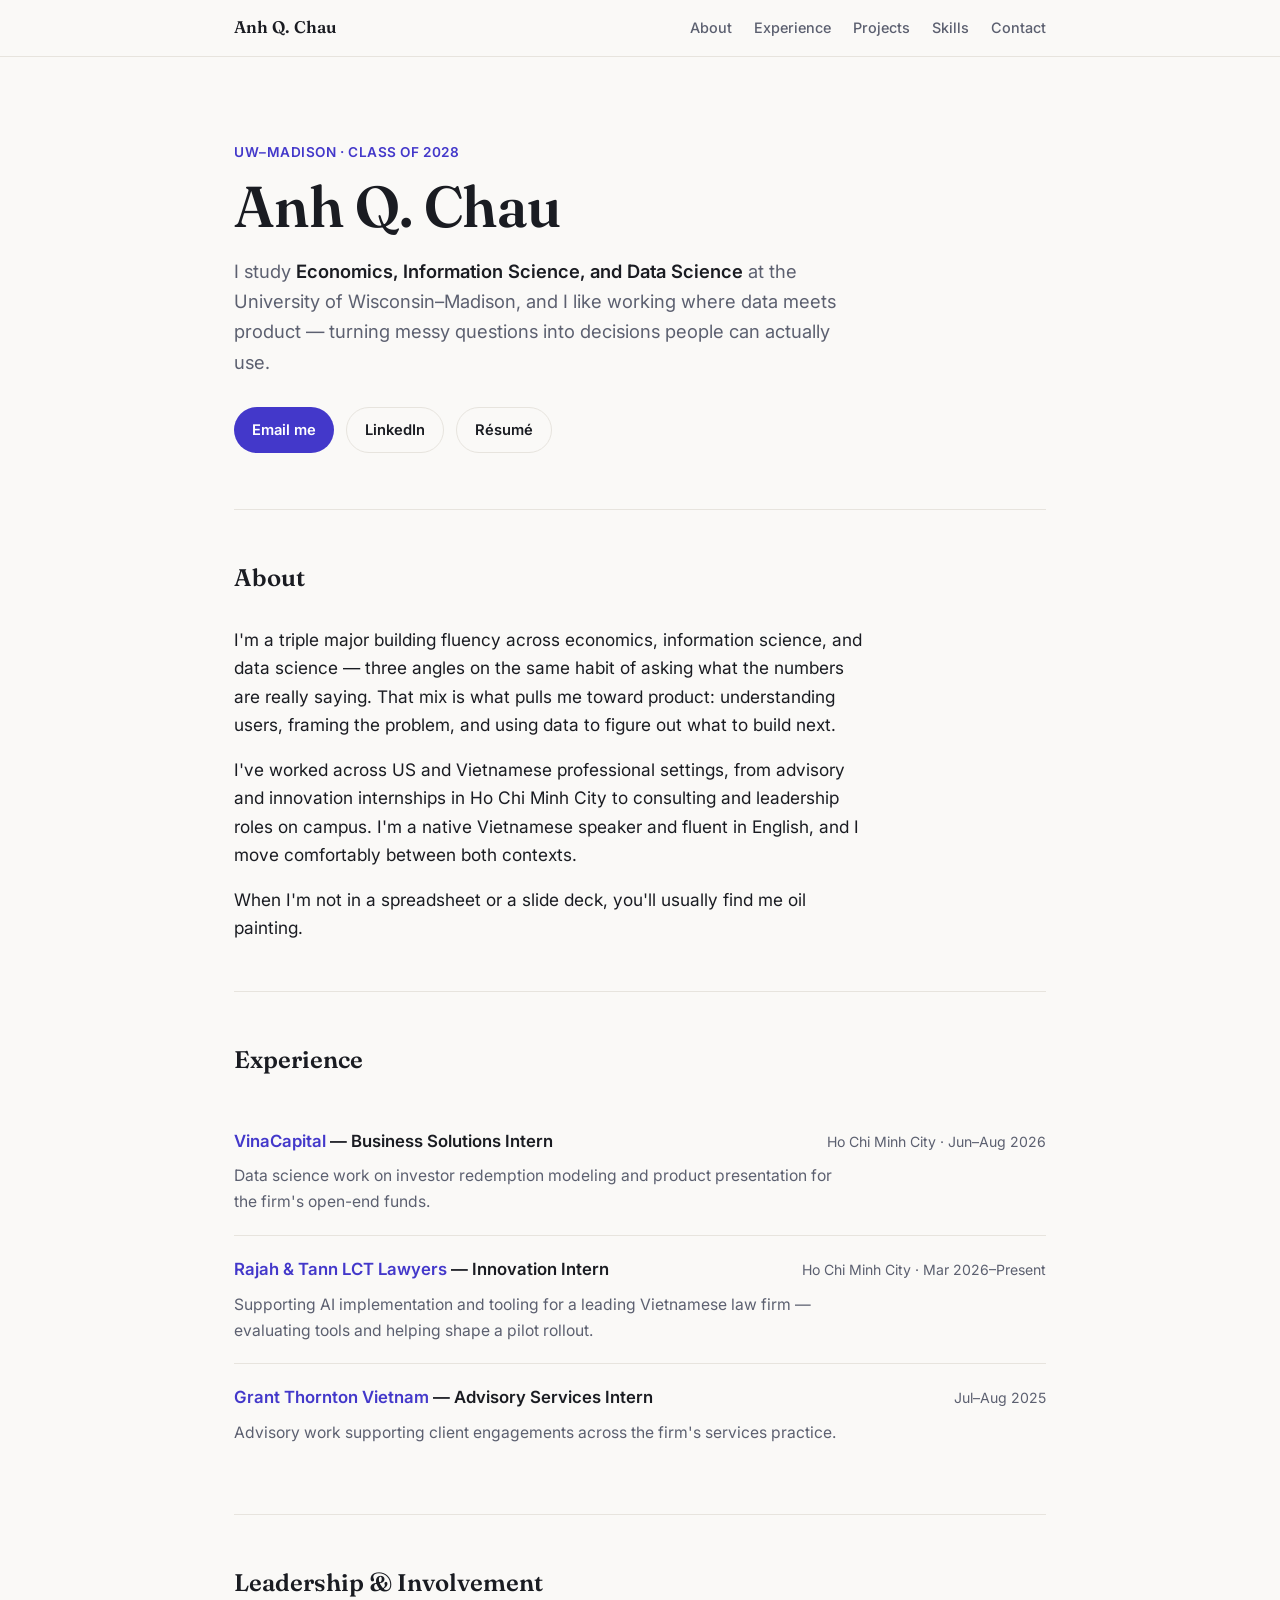
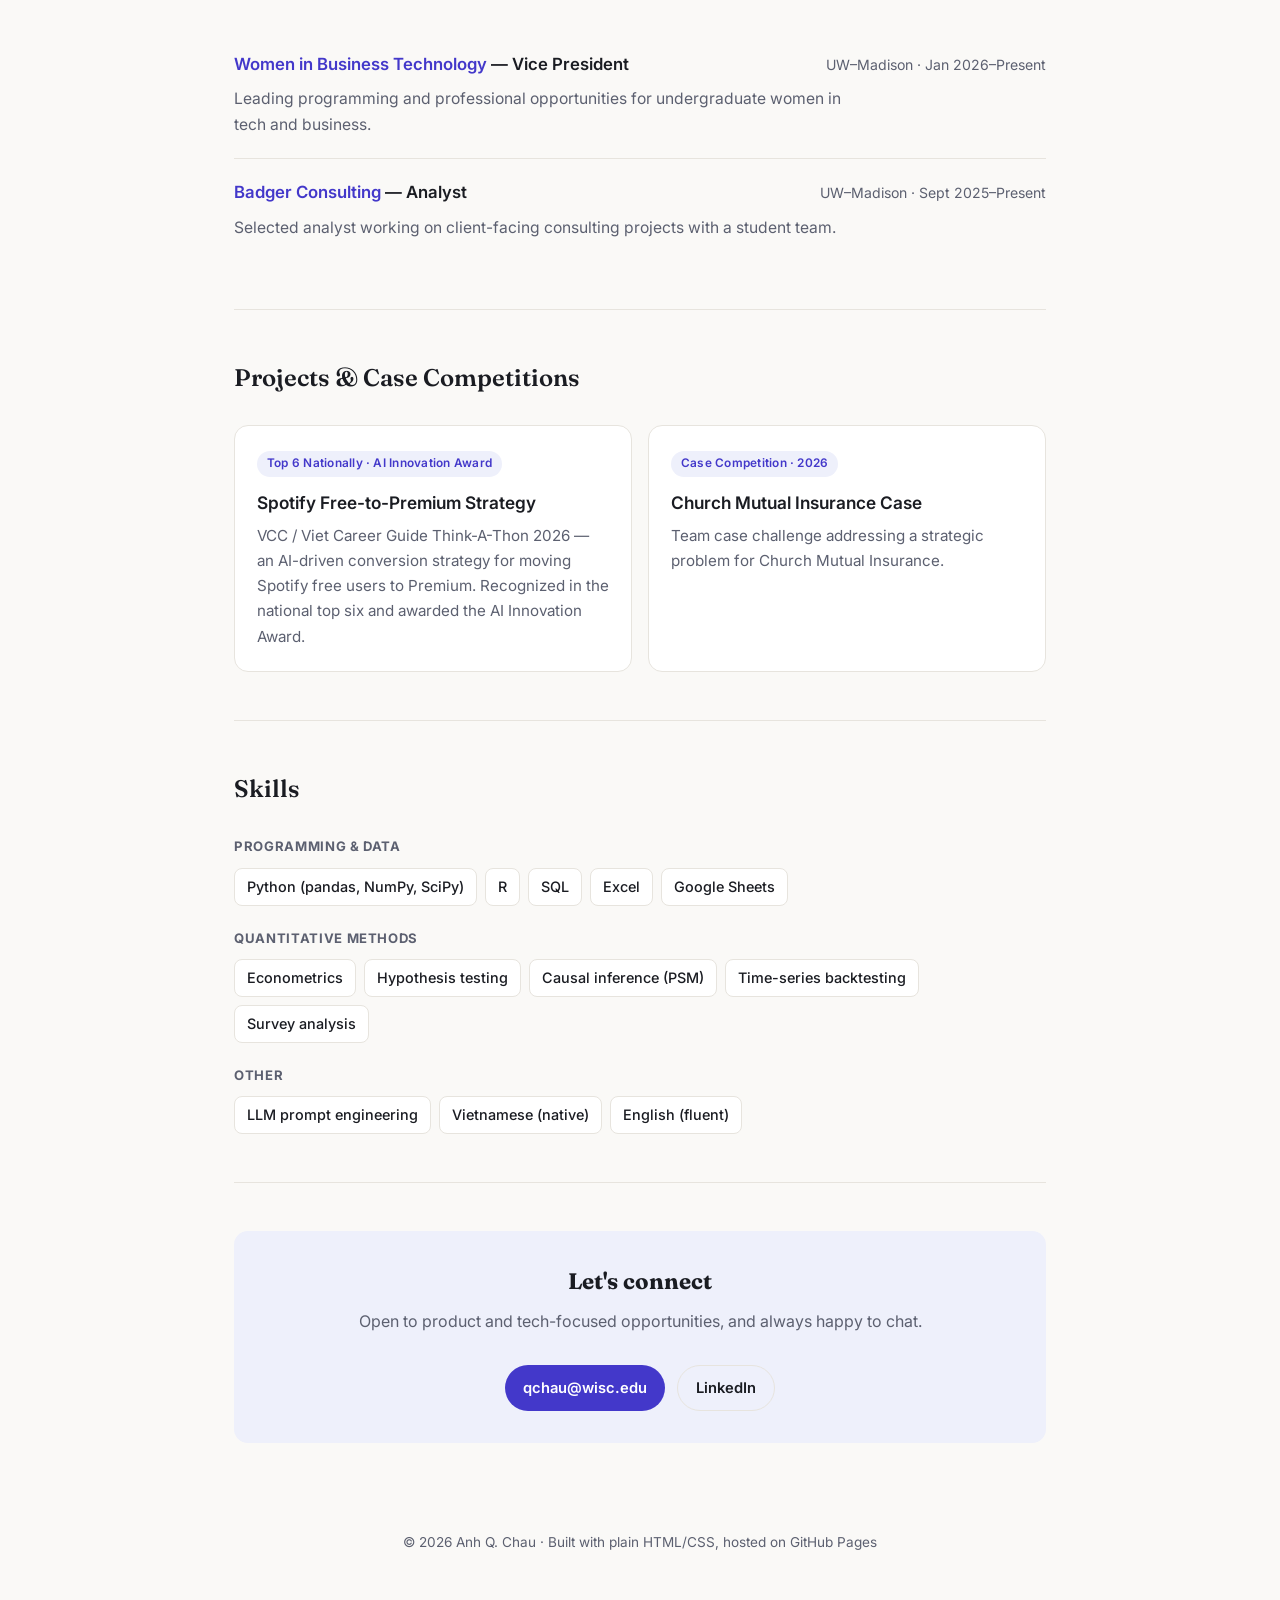
==== index.html @ cb2535a3 "Create index.html simple_html_1" ====
<!DOCTYPE html>
<html lang="en">
<head>
<meta charset="UTF-8">
<meta name="viewport" content="width=device-width, initial-scale=1.0">
<title>Anh Q. Chau</title>
<meta name="description" content="Anh Q. Chau — Economics, Information Science &amp; Data Science at UW–Madison. Portfolio, experience, and projects.">
<link rel="preconnect" href="https://fonts.googleapis.com">
<link rel="preconnect" href="https://fonts.gstatic.com" crossorigin>
<link href="https://fonts.googleapis.com/css2?family=Fraunces:opsz,wght@9..144,400;9..144,500;9..144,600&family=Inter:wght@400;500;600;700&display=swap" rel="stylesheet">
<style>
  :root {
    --bg: #faf9f7;
    --surface: #ffffff;
    --ink: #1a1c22;
    --muted: #5c6070;
    --line: #e7e4de;
    --accent: #4338ca;
    --accent-soft: #eef0fb;
    --radius: 14px;
    --maxw: 860px;
  }
  @media (prefers-color-scheme: dark) {
    :root {
      --bg: #16171b;
      --surface: #1e2026;
      --ink: #f2f1ee;
      --muted: #a2a6b3;
      --line: #2c2f37;
      --accent: #a5b4fc;
      --accent-soft: #23243a;
    }
  }
  * { box-sizing: border-box; margin: 0; padding: 0; }
  html { scroll-behavior: smooth; }
  body {
    font-family: 'Inter', -apple-system, BlinkMacSystemFont, 'Segoe UI', sans-serif;
    background: var(--bg);
    color: var(--ink);
    line-height: 1.65;
    -webkit-font-smoothing: antialiased;
  }
  .wrap { max-width: var(--maxw); margin: 0 auto; padding: 0 24px; }

  /* Nav */
  nav {
    position: sticky; top: 0; z-index: 50;
    background: color-mix(in srgb, var(--bg) 88%, transparent);
    backdrop-filter: saturate(180%) blur(10px);
    border-bottom: 1px solid var(--line);
  }
  .nav-inner {
    max-width: var(--maxw); margin: 0 auto; padding: 14px 24px;
    display: flex; align-items: center; justify-content: space-between;
  }
  .brand { font-family: 'Fraunces', serif; font-weight: 600; font-size: 1.05rem; text-decoration: none; color: var(--ink); }
  .nav-links { display: flex; gap: 22px; }
  .nav-links a { text-decoration: none; color: var(--muted); font-size: 0.9rem; font-weight: 500; transition: color .15s; }
  .nav-links a:hover { color: var(--accent); }
  @media (max-width: 640px) { .nav-links { display: none; } }

  /* Hero */
  header.hero { padding: 84px 0 56px; }
  .eyebrow { color: var(--accent); font-weight: 600; font-size: 0.85rem; letter-spacing: .04em; text-transform: uppercase; margin-bottom: 14px; }
  h1 { font-family: 'Fraunces', serif; font-weight: 600; font-size: clamp(2.4rem, 6vw, 3.6rem); line-height: 1.05; letter-spacing: -0.01em; margin-bottom: 18px; }
  .lede { font-size: 1.15rem; color: var(--muted); max-width: 620px; }
  .lede strong { color: var(--ink); font-weight: 600; }
  .cta { display: flex; flex-wrap: wrap; gap: 12px; margin-top: 30px; }
  .btn {
    display: inline-flex; align-items: center; gap: 7px;
    padding: 10px 18px; border-radius: 999px; font-size: 0.92rem; font-weight: 600;
    text-decoration: none; transition: transform .12s, background .15s, border-color .15s;
  }
  .btn:hover { transform: translateY(-1px); }
  .btn-primary { background: var(--accent); color: #fff; }
  @media (prefers-color-scheme: dark) { .btn-primary { color: #16171b; } }
  .btn-ghost { background: transparent; color: var(--ink); border: 1px solid var(--line); }
  .btn-ghost:hover { border-color: var(--accent); color: var(--accent); }

  /* Sections */
  section { padding: 48px 0; border-top: 1px solid var(--line); }
  .section-label { font-family: 'Fraunces', serif; font-size: 1.5rem; font-weight: 600; margin-bottom: 28px; }
  .about p { font-size: 1.08rem; color: var(--ink); margin-bottom: 16px; max-width: 640px; }
  .about p:last-child { margin-bottom: 0; }

  /* Timeline / roles */
  .role { display: grid; grid-template-columns: 1fr; gap: 4px; padding: 20px 0; border-bottom: 1px solid var(--line); }
  .role:last-child { border-bottom: none; }
  .role-top { display: flex; flex-wrap: wrap; align-items: baseline; justify-content: space-between; gap: 6px; }
  .role-title { font-weight: 600; font-size: 1.05rem; }
  .role-org { color: var(--accent); font-weight: 600; }
  .role-meta { color: var(--muted); font-size: 0.88rem; white-space: nowrap; }
  .role-desc { color: var(--muted); font-size: 0.98rem; margin-top: 4px; max-width: 620px; }

  /* Project cards */
  .cards { display: grid; grid-template-columns: repeat(auto-fit, minmax(260px, 1fr)); gap: 16px; }
  .card {
    background: var(--surface); border: 1px solid var(--line); border-radius: var(--radius);
    padding: 22px; transition: transform .14s, box-shadow .14s, border-color .14s;
  }
  .card:hover { transform: translateY(-3px); box-shadow: 0 10px 30px -12px rgba(0,0,0,.18); border-color: var(--accent); }
  .card h3 { font-size: 1.08rem; font-weight: 600; margin-bottom: 6px; }
  .card .tag { display: inline-block; background: var(--accent-soft); color: var(--accent); font-size: 0.74rem; font-weight: 600; padding: 3px 10px; border-radius: 999px; margin-bottom: 12px; letter-spacing: .02em; }
  .card p { color: var(--muted); font-size: 0.95rem; }

  /* Skills */
  .skill-group { margin-bottom: 22px; }
  .skill-group:last-child { margin-bottom: 0; }
  .skill-group h4 { font-size: 0.82rem; text-transform: uppercase; letter-spacing: .05em; color: var(--muted); margin-bottom: 10px; }
  .chips { display: flex; flex-wrap: wrap; gap: 8px; }
  .chip { background: var(--surface); border: 1px solid var(--line); border-radius: 8px; padding: 6px 12px; font-size: 0.9rem; font-weight: 500; }

  /* Contact */
  .contact-box { background: var(--accent-soft); border-radius: var(--radius); padding: 32px; text-align: center; }
  .contact-box h3 { font-family: 'Fraunces', serif; font-size: 1.4rem; margin-bottom: 8px; }
  .contact-box p { color: var(--muted); margin-bottom: 20px; }

  footer { padding: 40px 0 60px; text-align: center; color: var(--muted); font-size: 0.85rem; }
  footer a { color: var(--muted); }
</style>
</head>
<body>

<nav>
  <div class="nav-inner">
    <a href="#top" class="brand">Anh Q. Chau</a>
    <div class="nav-links">
      <a href="#about">About</a>
      <a href="#experience">Experience</a>
      <a href="#projects">Projects</a>
      <a href="#skills">Skills</a>
      <a href="#contact">Contact</a>
    </div>
  </div>
</nav>

<div class="wrap" id="top">

  <header class="hero">
    <div class="eyebrow">UW–Madison · Class of 2028</div>
    <h1>Anh Q. Chau</h1>
    <p class="lede">I study <strong>Economics, Information Science, and Data Science</strong> at the University of Wisconsin–Madison, and I like working where data meets product — turning messy questions into decisions people can actually use.</p>
    <div class="cta">
      <a href="mailto:qchau@wisc.edu" class="btn btn-primary">Email me</a>
      <a href="https://linkedin.com/in/anhqchau" class="btn btn-ghost" target="_blank" rel="noopener">LinkedIn</a>
      <!-- Upload your resume PDF to the repo as resume.pdf, then this button will work -->
      <a href="resume.pdf" class="btn btn-ghost" target="_blank" rel="noopener">Résumé</a>
    </div>
  </header>

  <section id="about" class="about">
    <div class="section-label">About</div>
    <p>I'm a triple major building fluency across economics, information science, and data science — three angles on the same habit of asking what the numbers are really saying. That mix is what pulls me toward product: understanding users, framing the problem, and using data to figure out what to build next.</p>
    <p>I've worked across US and Vietnamese professional settings, from advisory and innovation internships in Ho Chi Minh City to consulting and leadership roles on campus. I'm a native Vietnamese speaker and fluent in English, and I move comfortably between both contexts.</p>
    <p>When I'm not in a spreadsheet or a slide deck, you'll usually find me oil painting.</p>
  </section>

  <section id="experience">
    <div class="section-label">Experience</div>

    <div class="role">
      <div class="role-top">
        <span class="role-title"><span class="role-org">VinaCapital</span> — Business Solutions Intern</span>
        <span class="role-meta">Ho Chi Minh City · Jun–Aug 2026</span>
      </div>
      <!-- Edit this line to describe what you built / delivered -->
      <p class="role-desc">Data science work on investor redemption modeling and product presentation for the firm's open-end funds.</p>
    </div>

    <div class="role">
      <div class="role-top">
        <span class="role-title"><span class="role-org">Rajah &amp; Tann LCT Lawyers</span> — Innovation Intern</span>
        <span class="role-meta">Ho Chi Minh City · Mar 2026–Present</span>
      </div>
      <p class="role-desc">Supporting AI implementation and tooling for a leading Vietnamese law firm — evaluating tools and helping shape a pilot rollout.</p>
    </div>

    <div class="role">
      <div class="role-top">
        <span class="role-title"><span class="role-org">Grant Thornton Vietnam</span> — Advisory Services Intern</span>
        <span class="role-meta">Jul–Aug 2025</span>
      </div>
      <p class="role-desc">Advisory work supporting client engagements across the firm's services practice.</p>
    </div>
  </section>

  <section id="leadership">
    <div class="section-label">Leadership &amp; Involvement</div>

    <div class="role">
      <div class="role-top">
        <span class="role-title"><span class="role-org">Women in Business Technology</span> — Vice President</span>
        <span class="role-meta">UW–Madison · Jan 2026–Present</span>
      </div>
      <p class="role-desc">Leading programming and professional opportunities for undergraduate women in tech and business.</p>
    </div>

    <div class="role">
      <div class="role-top">
        <span class="role-title"><span class="role-org">Badger Consulting</span> — Analyst</span>
        <span class="role-meta">UW–Madison · Sept 2025–Present</span>
      </div>
      <p class="role-desc">Selected analyst working on client-facing consulting projects with a student team.</p>
    </div>
  </section>

  <section id="projects">
    <div class="section-label">Projects &amp; Case Competitions</div>
    <div class="cards">
      <div class="card">
        <span class="tag">Top 6 Nationally · AI Innovation Award</span>
        <h3>Spotify Free-to-Premium Strategy</h3>
        <p>VCC / Viet Career Guide Think-A-Thon 2026 — an AI-driven conversion strategy for moving Spotify free users to Premium. Recognized in the national top six and awarded the AI Innovation Award.</p>
      </div>
      <div class="card">
        <span class="tag">Case Competition · 2026</span>
        <h3>Church Mutual Insurance Case</h3>
        <p>Team case challenge addressing a strategic problem for Church Mutual Insurance.</p>
        <!-- Add a sentence on your recommendation or result if you'd like -->
      </div>
      <!-- Copy a card block above to add more projects (a data analysis, a class project, etc.) -->
    </div>
  </section>

  <section id="skills">
    <div class="section-label">Skills</div>

    <div class="skill-group">
      <h4>Programming &amp; Data</h4>
      <div class="chips">
        <span class="chip">Python (pandas, NumPy, SciPy)</span>
        <span class="chip">R</span>
        <span class="chip">SQL</span>
        <span class="chip">Excel</span>
        <span class="chip">Google Sheets</span>
      </div>
    </div>

    <div class="skill-group">
      <h4>Quantitative Methods</h4>
      <div class="chips">
        <span class="chip">Econometrics</span>
        <span class="chip">Hypothesis testing</span>
        <span class="chip">Causal inference (PSM)</span>
        <span class="chip">Time-series backtesting</span>
        <span class="chip">Survey analysis</span>
      </div>
    </div>

    <div class="skill-group">
      <h4>Other</h4>
      <div class="chips">
        <span class="chip">LLM prompt engineering</span>
        <span class="chip">Vietnamese (native)</span>
        <span class="chip">English (fluent)</span>
      </div>
    </div>
  </section>

  <section id="contact">
    <div class="contact-box">
      <h3>Let's connect</h3>
      <p>Open to product and tech-focused opportunities, and always happy to chat.</p>
      <div class="cta" style="justify-content:center;">
        <a href="mailto:qchau@wisc.edu" class="btn btn-primary">qchau@wisc.edu</a>
        <a href="https://linkedin.com/in/anhqchau" class="btn btn-ghost" target="_blank" rel="noopener">LinkedIn</a>
      </div>
    </div>
  </section>

  <footer>
    © <span id="year"></span> Anh Q. Chau · Built with plain HTML/CSS, hosted on GitHub Pages
  </footer>

</div>

<script>document.getElementById('year').textContent = new Date().getFullYear();</script>
</body>
</html>
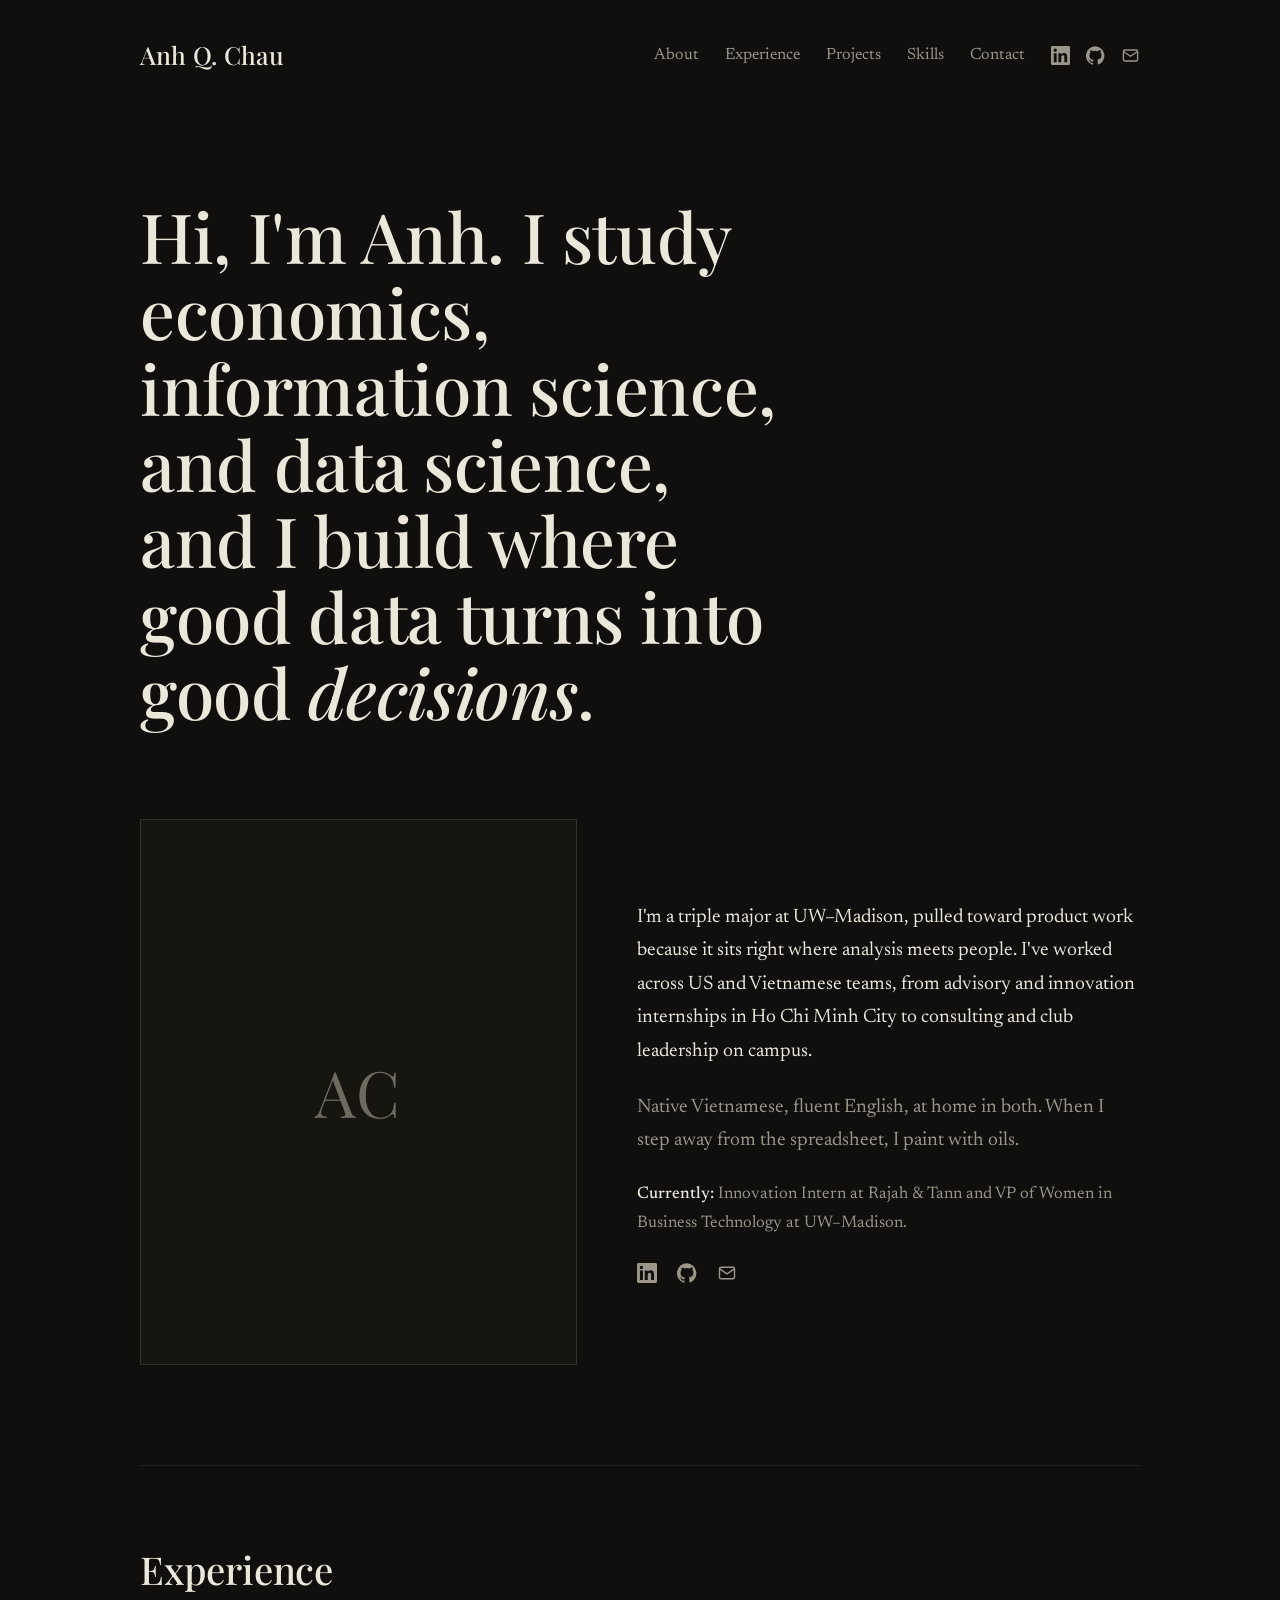
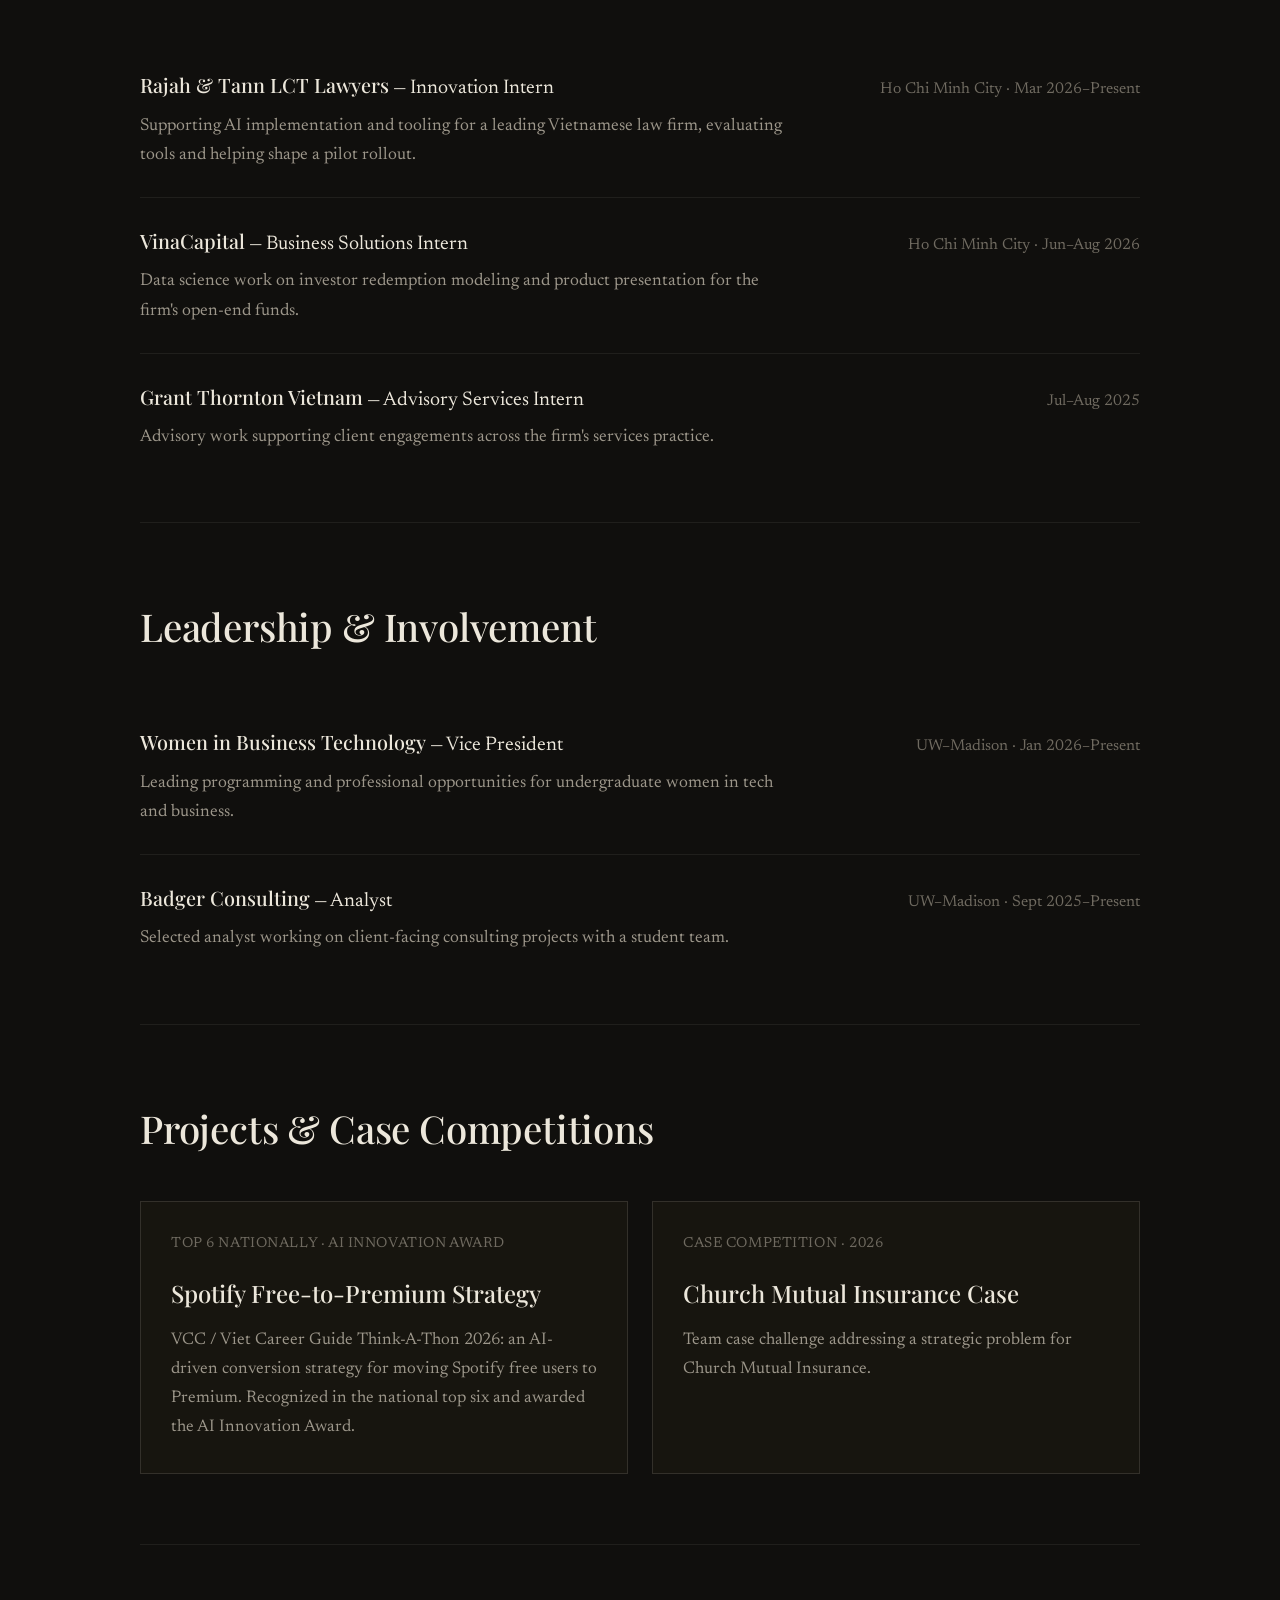
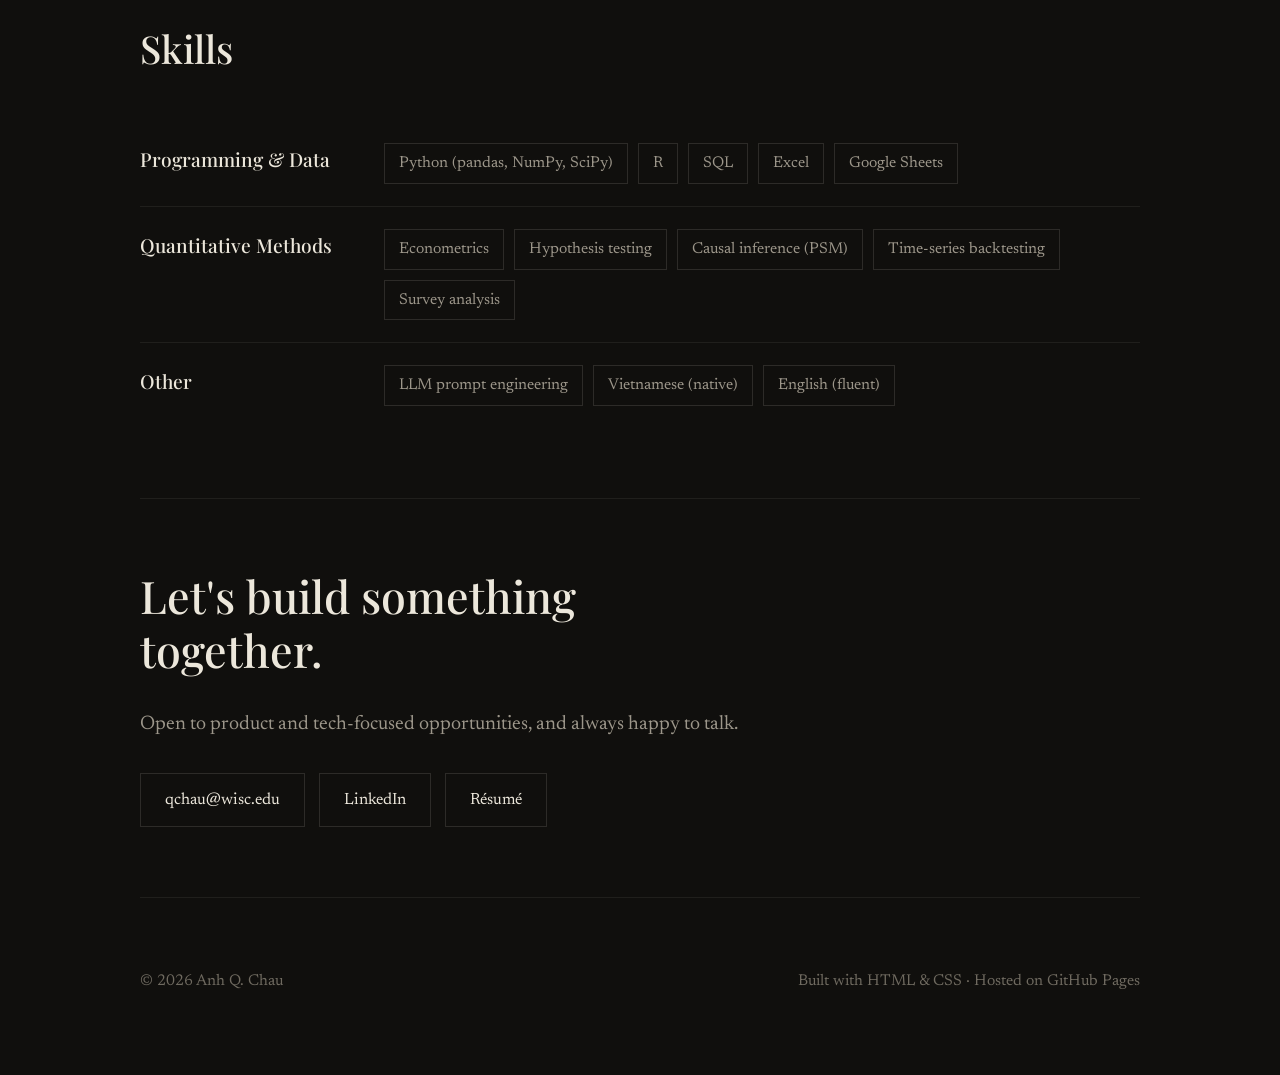
==== commit 975000ca: "Update index.html" ====
--- a/index.html
+++ b/index.html
@@ -7,156 +7,203 @@
 <meta name="description" content="Anh Q. Chau — Economics, Information Science &amp; Data Science at UW–Madison. Portfolio, experience, and projects.">
 <link rel="preconnect" href="https://fonts.googleapis.com">
 <link rel="preconnect" href="https://fonts.gstatic.com" crossorigin>
-<link href="https://fonts.googleapis.com/css2?family=Fraunces:opsz,wght@9..144,400;9..144,500;9..144,600&family=Inter:wght@400;500;600;700&display=swap" rel="stylesheet">
+<link href="https://fonts.googleapis.com/css2?family=Playfair+Display:ital,wght@0,400;0,500;0,600;1,400;1,500&family=Newsreader:ital,opsz,wght@0,6..72,400;0,6..72,500;1,6..72,400&display=swap" rel="stylesheet">
 <style>
   :root {
-    --bg: #faf9f7;
-    --surface: #ffffff;
-    --ink: #1a1c22;
-    --muted: #5c6070;
-    --line: #e7e4de;
-    --accent: #4338ca;
-    --accent-soft: #eef0fb;
-    --radius: 14px;
-    --maxw: 860px;
-  }
-  @media (prefers-color-scheme: dark) {
-    :root {
-      --bg: #16171b;
-      --surface: #1e2026;
-      --ink: #f2f1ee;
-      --muted: #a2a6b3;
-      --line: #2c2f37;
-      --accent: #a5b4fc;
-      --accent-soft: #23243a;
-    }
+    --bg:        #100f0d;
+    --bg-soft:   #17150f;
+    --text:      #ece7db;
+    --muted:     #9c968a;
+    --faint:     #6f6a60;
+    --line:      rgba(236, 231, 219, 0.13);
+    --line-soft: rgba(236, 231, 219, 0.07);
+    --maxw:      1080px;
   }
   * { box-sizing: border-box; margin: 0; padding: 0; }
   html { scroll-behavior: smooth; }
   body {
-    font-family: 'Inter', -apple-system, BlinkMacSystemFont, 'Segoe UI', sans-serif;
     background: var(--bg);
-    color: var(--ink);
-    line-height: 1.65;
+    color: var(--text);
+    font-family: 'Newsreader', Georgia, serif;
+    font-size: 1.16rem;
+    line-height: 1.72;
+    font-weight: 400;
     -webkit-font-smoothing: antialiased;
-  }
-  .wrap { max-width: var(--maxw); margin: 0 auto; padding: 0 24px; }
-
-  /* Nav */
-  nav {
-    position: sticky; top: 0; z-index: 50;
-    background: color-mix(in srgb, var(--bg) 88%, transparent);
-    backdrop-filter: saturate(180%) blur(10px);
-    border-bottom: 1px solid var(--line);
-  }
-  .nav-inner {
-    max-width: var(--maxw); margin: 0 auto; padding: 14px 24px;
-    display: flex; align-items: center; justify-content: space-between;
-  }
-  .brand { font-family: 'Fraunces', serif; font-weight: 600; font-size: 1.05rem; text-decoration: none; color: var(--ink); }
-  .nav-links { display: flex; gap: 22px; }
-  .nav-links a { text-decoration: none; color: var(--muted); font-size: 0.9rem; font-weight: 500; transition: color .15s; }
-  .nav-links a:hover { color: var(--accent); }
-  @media (max-width: 640px) { .nav-links { display: none; } }
-
-  /* Hero */
-  header.hero { padding: 84px 0 56px; }
-  .eyebrow { color: var(--accent); font-weight: 600; font-size: 0.85rem; letter-spacing: .04em; text-transform: uppercase; margin-bottom: 14px; }
-  h1 { font-family: 'Fraunces', serif; font-weight: 600; font-size: clamp(2.4rem, 6vw, 3.6rem); line-height: 1.05; letter-spacing: -0.01em; margin-bottom: 18px; }
-  .lede { font-size: 1.15rem; color: var(--muted); max-width: 620px; }
-  .lede strong { color: var(--ink); font-weight: 600; }
-  .cta { display: flex; flex-wrap: wrap; gap: 12px; margin-top: 30px; }
+    text-rendering: optimizeLegibility;
+  }
+  .wrap { max-width: var(--maxw); margin: 0 auto; padding: 0 40px; }
+  @media (max-width: 620px) { .wrap { padding: 0 24px; } }
+
+  a { color: inherit; }
+  .serif { font-family: 'Playfair Display', Georgia, serif; }
+
+  /* ---------- Nav ---------- */
+  nav { padding: 34px 0 0; }
+  .nav-inner { display: flex; align-items: center; justify-content: space-between; gap: 24px; flex-wrap: wrap; }
+  .brand {
+    font-family: 'Playfair Display', serif; font-weight: 500;
+    font-size: 1.55rem; letter-spacing: 0.01em; text-decoration: none; color: var(--text);
+  }
+  .nav-right { display: flex; align-items: center; gap: 26px; flex-wrap: wrap; }
+  .nav-links { display: flex; gap: 26px; }
+  .nav-links a { text-decoration: none; color: var(--muted); font-size: 1.02rem; transition: color .2s; }
+  .nav-links a:hover { color: var(--text); }
+  .nav-social { display: flex; gap: 16px; align-items: center; }
+  .nav-social a { color: var(--muted); display: inline-flex; transition: color .2s; }
+  .nav-social a:hover { color: var(--text); }
+  .nav-social svg { width: 19px; height: 19px; }
+  @media (max-width: 760px) { .nav-links { display: none; } }
+
+  /* ---------- Hero ---------- */
+  .hero { padding: 120px 0 90px; }
+  .hero h1 {
+    font-family: 'Playfair Display', serif; font-weight: 500;
+    font-size: clamp(2.5rem, 5.4vw, 4.4rem);
+    line-height: 1.1; letter-spacing: -0.005em; max-width: 15ch;
+  }
+  .hero h1 em { font-style: italic; }
+  @media (max-width: 620px) { .hero { padding: 80px 0 60px; } }
+
+  /* ---------- Intro row (photo + bio) ---------- */
+  .intro {
+    display: grid; grid-template-columns: minmax(0, 1fr) minmax(0, 1.15fr);
+    gap: 60px; align-items: center; padding: 40px 0 100px;
+  }
+  @media (max-width: 820px) { .intro { grid-template-columns: 1fr; gap: 40px; } }
+
+  .portrait {
+    position: relative; width: 100%; aspect-ratio: 4 / 5; overflow: hidden;
+    background: var(--bg-soft); border: 1px solid var(--line);
+    display: flex; align-items: center; justify-content: center;
+  }
+  .portrait img { width: 100%; height: 100%; object-fit: cover; display: block; filter: grayscale(12%) contrast(1.02); }
+  .portrait-fallback { display: none; font-family: 'Playfair Display', serif; font-size: 4rem; color: var(--faint); letter-spacing: .04em; }
+  .portrait--empty .portrait-fallback { display: block; }
+
+  .bio p { color: var(--text); margin-bottom: 22px; font-size: 1.22rem; }
+  .bio p.muted { color: var(--muted); }
+  .bio .now { color: var(--muted); font-size: 1.05rem; margin-bottom: 26px; }
+  .bio .now strong { color: var(--text); font-weight: 500; }
+  .bio-social { display: flex; gap: 20px; align-items: center; }
+  .bio-social a { color: var(--muted); display: inline-flex; transition: color .2s; }
+  .bio-social a:hover { color: var(--text); }
+  .bio-social svg { width: 20px; height: 20px; }
+
+  /* ---------- Sections ---------- */
+  section { padding: 70px 0; border-top: 1px solid var(--line-soft); }
+  .sec-head {
+    font-family: 'Playfair Display', serif; font-weight: 500;
+    font-size: clamp(1.8rem, 3vw, 2.4rem); margin-bottom: 40px; letter-spacing: -0.005em;
+  }
+  .lead { font-size: 1.24rem; max-width: 62ch; margin-bottom: 20px; }
+  .lead:last-child { margin-bottom: 0; }
+  .lead.muted { color: var(--muted); }
+
+  /* ---------- Roles ---------- */
+  .role { padding: 26px 0; border-bottom: 1px solid var(--line-soft); }
+  .role:last-child { border-bottom: none; padding-bottom: 0; }
+  .role-top { display: flex; flex-wrap: wrap; align-items: baseline; justify-content: space-between; gap: 8px; }
+  .role-title { font-size: 1.24rem; }
+  .role-org { font-family: 'Playfair Display', serif; font-weight: 500; }
+  .role-meta { color: var(--faint); font-size: 0.98rem; white-space: nowrap; }
+  .role-desc { color: var(--muted); margin-top: 6px; max-width: 66ch; font-size: 1.08rem; }
+
+  /* ---------- Projects ---------- */
+  .cards { display: grid; grid-template-columns: repeat(auto-fit, minmax(280px, 1fr)); gap: 24px; }
+  .card {
+    border: 1px solid var(--line); padding: 30px; background: var(--bg-soft);
+    transition: border-color .25s, transform .25s;
+  }
+  .card:hover { border-color: var(--muted); transform: translateY(-3px); }
+  .card .tag { display: block; color: var(--faint); font-size: 0.9rem; letter-spacing: .04em; text-transform: uppercase; margin-bottom: 16px; }
+  .card h3 { font-family: 'Playfair Display', serif; font-weight: 500; font-size: 1.5rem; margin-bottom: 12px; }
+  .card p { color: var(--muted); font-size: 1.06rem; }
+
+  /* ---------- Skills ---------- */
+  .skill-group { padding: 22px 0; border-bottom: 1px solid var(--line-soft); display: grid; grid-template-columns: 220px 1fr; gap: 24px; }
+  .skill-group:last-child { border-bottom: none; }
+  .skill-group h4 { font-family: 'Playfair Display', serif; font-weight: 500; font-size: 1.2rem; color: var(--text); }
+  .chips { display: flex; flex-wrap: wrap; gap: 10px; }
+  .chip { border: 1px solid var(--line); padding: 6px 14px; font-size: 0.98rem; color: var(--muted); }
+  @media (max-width: 620px) { .skill-group { grid-template-columns: 1fr; gap: 12px; } }
+
+  /* ---------- Contact ---------- */
+  .contact-lead { font-family: 'Playfair Display', serif; font-weight: 500; font-size: clamp(1.9rem, 4vw, 2.8rem); line-height: 1.2; max-width: 18ch; margin-bottom: 30px; }
+  .btn-row { display: flex; flex-wrap: wrap; gap: 14px; }
   .btn {
-    display: inline-flex; align-items: center; gap: 7px;
-    padding: 10px 18px; border-radius: 999px; font-size: 0.92rem; font-weight: 600;
-    text-decoration: none; transition: transform .12s, background .15s, border-color .15s;
-  }
-  .btn:hover { transform: translateY(-1px); }
-  .btn-primary { background: var(--accent); color: #fff; }
-  @media (prefers-color-scheme: dark) { .btn-primary { color: #16171b; } }
-  .btn-ghost { background: transparent; color: var(--ink); border: 1px solid var(--line); }
-  .btn-ghost:hover { border-color: var(--accent); color: var(--accent); }
-
-  /* Sections */
-  section { padding: 48px 0; border-top: 1px solid var(--line); }
-  .section-label { font-family: 'Fraunces', serif; font-size: 1.5rem; font-weight: 600; margin-bottom: 28px; }
-  .about p { font-size: 1.08rem; color: var(--ink); margin-bottom: 16px; max-width: 640px; }
-  .about p:last-child { margin-bottom: 0; }
-
-  /* Timeline / roles */
-  .role { display: grid; grid-template-columns: 1fr; gap: 4px; padding: 20px 0; border-bottom: 1px solid var(--line); }
-  .role:last-child { border-bottom: none; }
-  .role-top { display: flex; flex-wrap: wrap; align-items: baseline; justify-content: space-between; gap: 6px; }
-  .role-title { font-weight: 600; font-size: 1.05rem; }
-  .role-org { color: var(--accent); font-weight: 600; }
-  .role-meta { color: var(--muted); font-size: 0.88rem; white-space: nowrap; }
-  .role-desc { color: var(--muted); font-size: 0.98rem; margin-top: 4px; max-width: 620px; }
-
-  /* Project cards */
-  .cards { display: grid; grid-template-columns: repeat(auto-fit, minmax(260px, 1fr)); gap: 16px; }
-  .card {
-    background: var(--surface); border: 1px solid var(--line); border-radius: var(--radius);
-    padding: 22px; transition: transform .14s, box-shadow .14s, border-color .14s;
-  }
-  .card:hover { transform: translateY(-3px); box-shadow: 0 10px 30px -12px rgba(0,0,0,.18); border-color: var(--accent); }
-  .card h3 { font-size: 1.08rem; font-weight: 600; margin-bottom: 6px; }
-  .card .tag { display: inline-block; background: var(--accent-soft); color: var(--accent); font-size: 0.74rem; font-weight: 600; padding: 3px 10px; border-radius: 999px; margin-bottom: 12px; letter-spacing: .02em; }
-  .card p { color: var(--muted); font-size: 0.95rem; }
-
-  /* Skills */
-  .skill-group { margin-bottom: 22px; }
-  .skill-group:last-child { margin-bottom: 0; }
-  .skill-group h4 { font-size: 0.82rem; text-transform: uppercase; letter-spacing: .05em; color: var(--muted); margin-bottom: 10px; }
-  .chips { display: flex; flex-wrap: wrap; gap: 8px; }
-  .chip { background: var(--surface); border: 1px solid var(--line); border-radius: 8px; padding: 6px 12px; font-size: 0.9rem; font-weight: 500; }
-
-  /* Contact */
-  .contact-box { background: var(--accent-soft); border-radius: var(--radius); padding: 32px; text-align: center; }
-  .contact-box h3 { font-family: 'Fraunces', serif; font-size: 1.4rem; margin-bottom: 8px; }
-  .contact-box p { color: var(--muted); margin-bottom: 20px; }
-
-  footer { padding: 40px 0 60px; text-align: center; color: var(--muted); font-size: 0.85rem; }
-  footer a { color: var(--muted); }
+    display: inline-flex; align-items: center; gap: 8px; text-decoration: none;
+    padding: 12px 24px; font-size: 1.02rem; border: 1px solid var(--line); color: var(--text);
+    transition: background .2s, color .2s, border-color .2s;
+  }
+  .btn:hover { background: var(--text); color: var(--bg); border-color: var(--text); }
+
+  footer { padding: 70px 0 80px; border-top: 1px solid var(--line-soft); color: var(--faint); font-size: 0.98rem; display: flex; justify-content: space-between; flex-wrap: wrap; gap: 12px; }
+  footer a { color: var(--faint); text-decoration: none; }
+  footer a:hover { color: var(--muted); }
 </style>
 </head>
 <body>
 
-<nav>
-  <div class="nav-inner">
-    <a href="#top" class="brand">Anh Q. Chau</a>
-    <div class="nav-links">
-      <a href="#about">About</a>
-      <a href="#experience">Experience</a>
-      <a href="#projects">Projects</a>
-      <a href="#skills">Skills</a>
-      <a href="#contact">Contact</a>
-    </div>
-  </div>
-</nav>
-
 <div class="wrap" id="top">
 
+  <nav>
+    <div class="nav-inner">
+      <a href="#top" class="brand">Anh Q. Chau</a>
+      <div class="nav-right">
+        <div class="nav-links">
+          <a href="#about">About</a>
+          <a href="#experience">Experience</a>
+          <a href="#projects">Projects</a>
+          <a href="#skills">Skills</a>
+          <a href="#contact">Contact</a>
+        </div>
+        <div class="nav-social">
+          <a href="https://linkedin.com/in/anhqchau" target="_blank" rel="noopener" aria-label="LinkedIn">
+            <svg viewBox="0 0 24 24" fill="currentColor"><path d="M20.45 20.45h-3.56v-5.57c0-1.33-.02-3.04-1.85-3.04-1.85 0-2.13 1.45-2.13 2.94v5.67H9.35V9h3.42v1.56h.05c.48-.9 1.64-1.85 3.37-1.85 3.6 0 4.27 2.37 4.27 5.46v6.28zM5.34 7.43a2.07 2.07 0 1 1 0-4.14 2.07 2.07 0 0 1 0 4.14zM7.12 20.45H3.55V9h3.57v11.45zM22.22 0H1.77C.79 0 0 .77 0 1.73v20.54C0 23.22.79 24 1.77 24h20.45c.98 0 1.78-.78 1.78-1.73V1.73C24 .77 23.2 0 22.22 0z"/></svg>
+          </a>
+          <a href="https://github.com/anhqchau" target="_blank" rel="noopener" aria-label="GitHub">
+            <svg viewBox="0 0 24 24" fill="currentColor"><path d="M12 .3a12 12 0 0 0-3.8 23.4c.6.1.8-.3.8-.6v-2c-3.3.7-4-1.6-4-1.6-.6-1.4-1.4-1.8-1.4-1.8-1-.7.1-.7.1-.7 1.2 0 1.9 1.2 1.9 1.2 1 1.8 2.8 1.3 3.5 1 .1-.8.4-1.3.7-1.6-2.7-.3-5.5-1.3-5.5-5.9 0-1.3.5-2.4 1.2-3.2 0-.4-.5-1.6.2-3.2 0 0 1-.3 3.3 1.2a11.5 11.5 0 0 1 6 0C17.3 4.7 18.3 5 18.3 5c.7 1.6.2 2.8.1 3.2.8.8 1.2 1.9 1.2 3.2 0 4.6-2.8 5.6-5.5 5.9.4.4.8 1.1.8 2.2v3.3c0 .3.2.7.8.6A12 12 0 0 0 12 .3"/></svg>
+          </a>
+          <a href="mailto:qchau@wisc.edu" aria-label="Email">
+            <svg viewBox="0 0 24 24" fill="none" stroke="currentColor" stroke-width="1.7"><rect x="3" y="5" width="18" height="14" rx="2"/><path d="m3 7 9 6 9-6"/></svg>
+          </a>
+        </div>
+      </div>
+    </div>
+  </nav>
+
   <header class="hero">
-    <div class="eyebrow">UW–Madison · Class of 2028</div>
-    <h1>Anh Q. Chau</h1>
-    <p class="lede">I study <strong>Economics, Information Science, and Data Science</strong> at the University of Wisconsin–Madison, and I like working where data meets product — turning messy questions into decisions people can actually use.</p>
-    <div class="cta">
-      <a href="mailto:qchau@wisc.edu" class="btn btn-primary">Email me</a>
-      <a href="https://linkedin.com/in/anhqchau" class="btn btn-ghost" target="_blank" rel="noopener">LinkedIn</a>
-      <!-- Upload your resume PDF to the repo as resume.pdf, then this button will work -->
-      <a href="resume.pdf" class="btn btn-ghost" target="_blank" rel="noopener">Résumé</a>
-    </div>
+    <h1 class="serif">Hi, I'm Anh. I study economics, information science, and data science, and I build where good data turns into good <em>decisions</em>.</h1>
   </header>
 
-  <section id="about" class="about">
-    <div class="section-label">About</div>
-    <p>I'm a triple major building fluency across economics, information science, and data science — three angles on the same habit of asking what the numbers are really saying. That mix is what pulls me toward product: understanding users, framing the problem, and using data to figure out what to build next.</p>
-    <p>I've worked across US and Vietnamese professional settings, from advisory and innovation internships in Ho Chi Minh City to consulting and leadership roles on campus. I'm a native Vietnamese speaker and fluent in English, and I move comfortably between both contexts.</p>
-    <p>When I'm not in a spreadsheet or a slide deck, you'll usually find me oil painting.</p>
+  <section class="intro" id="about" style="border-top:none; padding-top:0;">
+    <div class="portrait portrait--empty">
+      <!-- Add a photo named photo.jpg to your repo and it'll appear here. Until then, your initials show. -->
+      <img src="photo.jpg" alt="Anh Q. Chau" onerror="this.style.display='none'; this.parentElement.classList.add('portrait--empty');">
+      <span class="portrait-fallback">AC</span>
+    </div>
+    <div class="bio">
+      <p>I'm a triple major at UW–Madison, pulled toward product work because it sits right where analysis meets people. I've worked across US and Vietnamese teams, from advisory and innovation internships in Ho Chi Minh City to consulting and club leadership on campus.</p>
+      <p class="muted">Native Vietnamese, fluent English, at home in both. When I step away from the spreadsheet, I paint with oils.</p>
+      <p class="now"><strong>Currently:</strong> Innovation Intern at Rajah &amp; Tann and VP of Women in Business Technology at UW–Madison.</p>
+      <div class="bio-social">
+        <a href="https://linkedin.com/in/anhqchau" target="_blank" rel="noopener" aria-label="LinkedIn"><svg viewBox="0 0 24 24" fill="currentColor"><path d="M20.45 20.45h-3.56v-5.57c0-1.33-.02-3.04-1.85-3.04-1.85 0-2.13 1.45-2.13 2.94v5.67H9.35V9h3.42v1.56h.05c.48-.9 1.64-1.85 3.37-1.85 3.6 0 4.27 2.37 4.27 5.46v6.28zM5.34 7.43a2.07 2.07 0 1 1 0-4.14 2.07 2.07 0 0 1 0 4.14zM7.12 20.45H3.55V9h3.57v11.45zM22.22 0H1.77C.79 0 0 .77 0 1.73v20.54C0 23.22.79 24 1.77 24h20.45c.98 0 1.78-.78 1.78-1.73V1.73C24 .77 23.2 0 22.22 0z"/></svg></a>
+        <a href="https://github.com/anhqchau" target="_blank" rel="noopener" aria-label="GitHub"><svg viewBox="0 0 24 24" fill="currentColor"><path d="M12 .3a12 12 0 0 0-3.8 23.4c.6.1.8-.3.8-.6v-2c-3.3.7-4-1.6-4-1.6-.6-1.4-1.4-1.8-1.4-1.8-1-.7.1-.7.1-.7 1.2 0 1.9 1.2 1.9 1.2 1 1.8 2.8 1.3 3.5 1 .1-.8.4-1.3.7-1.6-2.7-.3-5.5-1.3-5.5-5.9 0-1.3.5-2.4 1.2-3.2 0-.4-.5-1.6.2-3.2 0 0 1-.3 3.3 1.2a11.5 11.5 0 0 1 6 0C17.3 4.7 18.3 5 18.3 5c.7 1.6.2 2.8.1 3.2.8.8 1.2 1.9 1.2 3.2 0 4.6-2.8 5.6-5.5 5.9.4.4.8 1.1.8 2.2v3.3c0 .3.2.7.8.6A12 12 0 0 0 12 .3"/></svg></a>
+        <a href="mailto:qchau@wisc.edu" aria-label="Email"><svg viewBox="0 0 24 24" fill="none" stroke="currentColor" stroke-width="1.7"><rect x="3" y="5" width="18" height="14" rx="2"/><path d="m3 7 9 6 9-6"/></svg></a>
+      </div>
+    </div>
   </section>
 
   <section id="experience">
-    <div class="section-label">Experience</div>
+    <h2 class="sec-head serif">Experience</h2>
+
+    <div class="role">
+      <div class="role-top">
+        <span class="role-title"><span class="role-org">Rajah &amp; Tann LCT Lawyers</span> — Innovation Intern</span>
+        <span class="role-meta">Ho Chi Minh City · Mar 2026–Present</span>
+      </div>
+      <p class="role-desc">Supporting AI implementation and tooling for a leading Vietnamese law firm, evaluating tools and helping shape a pilot rollout.</p>
+    </div>
 
     <div class="role">
       <div class="role-top">
@@ -169,14 +216,6 @@
 
     <div class="role">
       <div class="role-top">
-        <span class="role-title"><span class="role-org">Rajah &amp; Tann LCT Lawyers</span> — Innovation Intern</span>
-        <span class="role-meta">Ho Chi Minh City · Mar 2026–Present</span>
-      </div>
-      <p class="role-desc">Supporting AI implementation and tooling for a leading Vietnamese law firm — evaluating tools and helping shape a pilot rollout.</p>
-    </div>
-
-    <div class="role">
-      <div class="role-top">
         <span class="role-title"><span class="role-org">Grant Thornton Vietnam</span> — Advisory Services Intern</span>
         <span class="role-meta">Jul–Aug 2025</span>
       </div>
@@ -185,7 +224,7 @@
   </section>
 
   <section id="leadership">
-    <div class="section-label">Leadership &amp; Involvement</div>
+    <h2 class="sec-head serif">Leadership &amp; Involvement</h2>
 
     <div class="role">
       <div class="role-top">
@@ -205,25 +244,25 @@
   </section>
 
   <section id="projects">
-    <div class="section-label">Projects &amp; Case Competitions</div>
+    <h2 class="sec-head serif">Projects &amp; Case Competitions</h2>
     <div class="cards">
       <div class="card">
         <span class="tag">Top 6 Nationally · AI Innovation Award</span>
-        <h3>Spotify Free-to-Premium Strategy</h3>
-        <p>VCC / Viet Career Guide Think-A-Thon 2026 — an AI-driven conversion strategy for moving Spotify free users to Premium. Recognized in the national top six and awarded the AI Innovation Award.</p>
+        <h3 class="serif">Spotify Free-to-Premium Strategy</h3>
+        <p>VCC / Viet Career Guide Think-A-Thon 2026: an AI-driven conversion strategy for moving Spotify free users to Premium. Recognized in the national top six and awarded the AI Innovation Award.</p>
       </div>
       <div class="card">
         <span class="tag">Case Competition · 2026</span>
-        <h3>Church Mutual Insurance Case</h3>
+        <h3 class="serif">Church Mutual Insurance Case</h3>
         <p>Team case challenge addressing a strategic problem for Church Mutual Insurance.</p>
         <!-- Add a sentence on your recommendation or result if you'd like -->
       </div>
-      <!-- Copy a card block above to add more projects (a data analysis, a class project, etc.) -->
+      <!-- Copy a card block above to add more projects. -->
     </div>
   </section>
 
   <section id="skills">
-    <div class="section-label">Skills</div>
+    <h2 class="sec-head serif">Skills</h2>
 
     <div class="skill-group">
       <h4>Programming &amp; Data</h4>
@@ -258,18 +297,19 @@
   </section>
 
   <section id="contact">
-    <div class="contact-box">
-      <h3>Let's connect</h3>
-      <p>Open to product and tech-focused opportunities, and always happy to chat.</p>
-      <div class="cta" style="justify-content:center;">
-        <a href="mailto:qchau@wisc.edu" class="btn btn-primary">qchau@wisc.edu</a>
-        <a href="https://linkedin.com/in/anhqchau" class="btn btn-ghost" target="_blank" rel="noopener">LinkedIn</a>
-      </div>
+    <p class="contact-lead serif">Let's build something together.</p>
+    <p class="lead muted" style="margin-bottom:32px;">Open to product and tech-focused opportunities, and always happy to talk.</p>
+    <div class="btn-row">
+      <a href="mailto:qchau@wisc.edu" class="btn">qchau@wisc.edu</a>
+      <a href="https://linkedin.com/in/anhqchau" class="btn" target="_blank" rel="noopener">LinkedIn</a>
+      <!-- Upload your resume PDF to the repo as resume.pdf and this will work -->
+      <a href="resume.pdf" class="btn" target="_blank" rel="noopener">Résumé</a>
     </div>
   </section>
 
   <footer>
-    © <span id="year"></span> Anh Q. Chau · Built with plain HTML/CSS, hosted on GitHub Pages
+    <span>© <span id="year"></span> Anh Q. Chau</span>
+    <span>Built with HTML &amp; CSS · Hosted on GitHub Pages</span>
   </footer>
 
 </div>
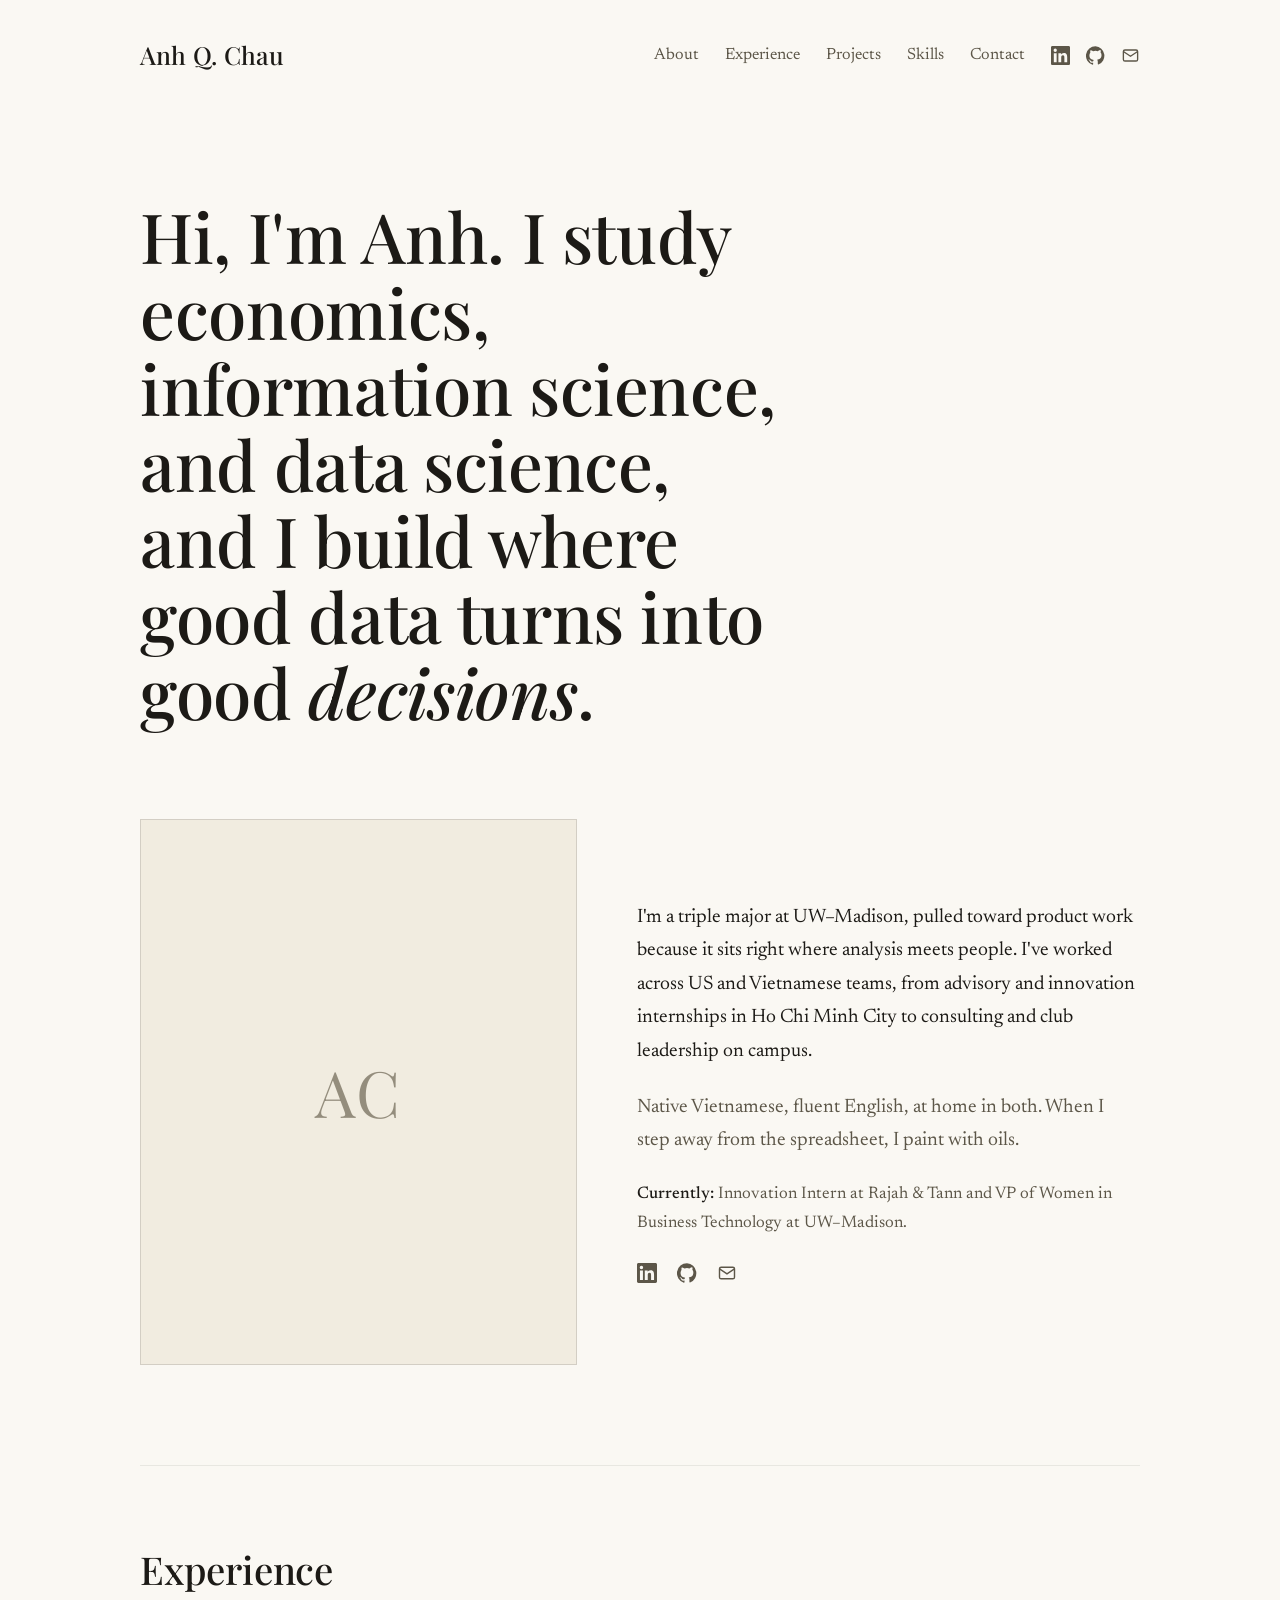
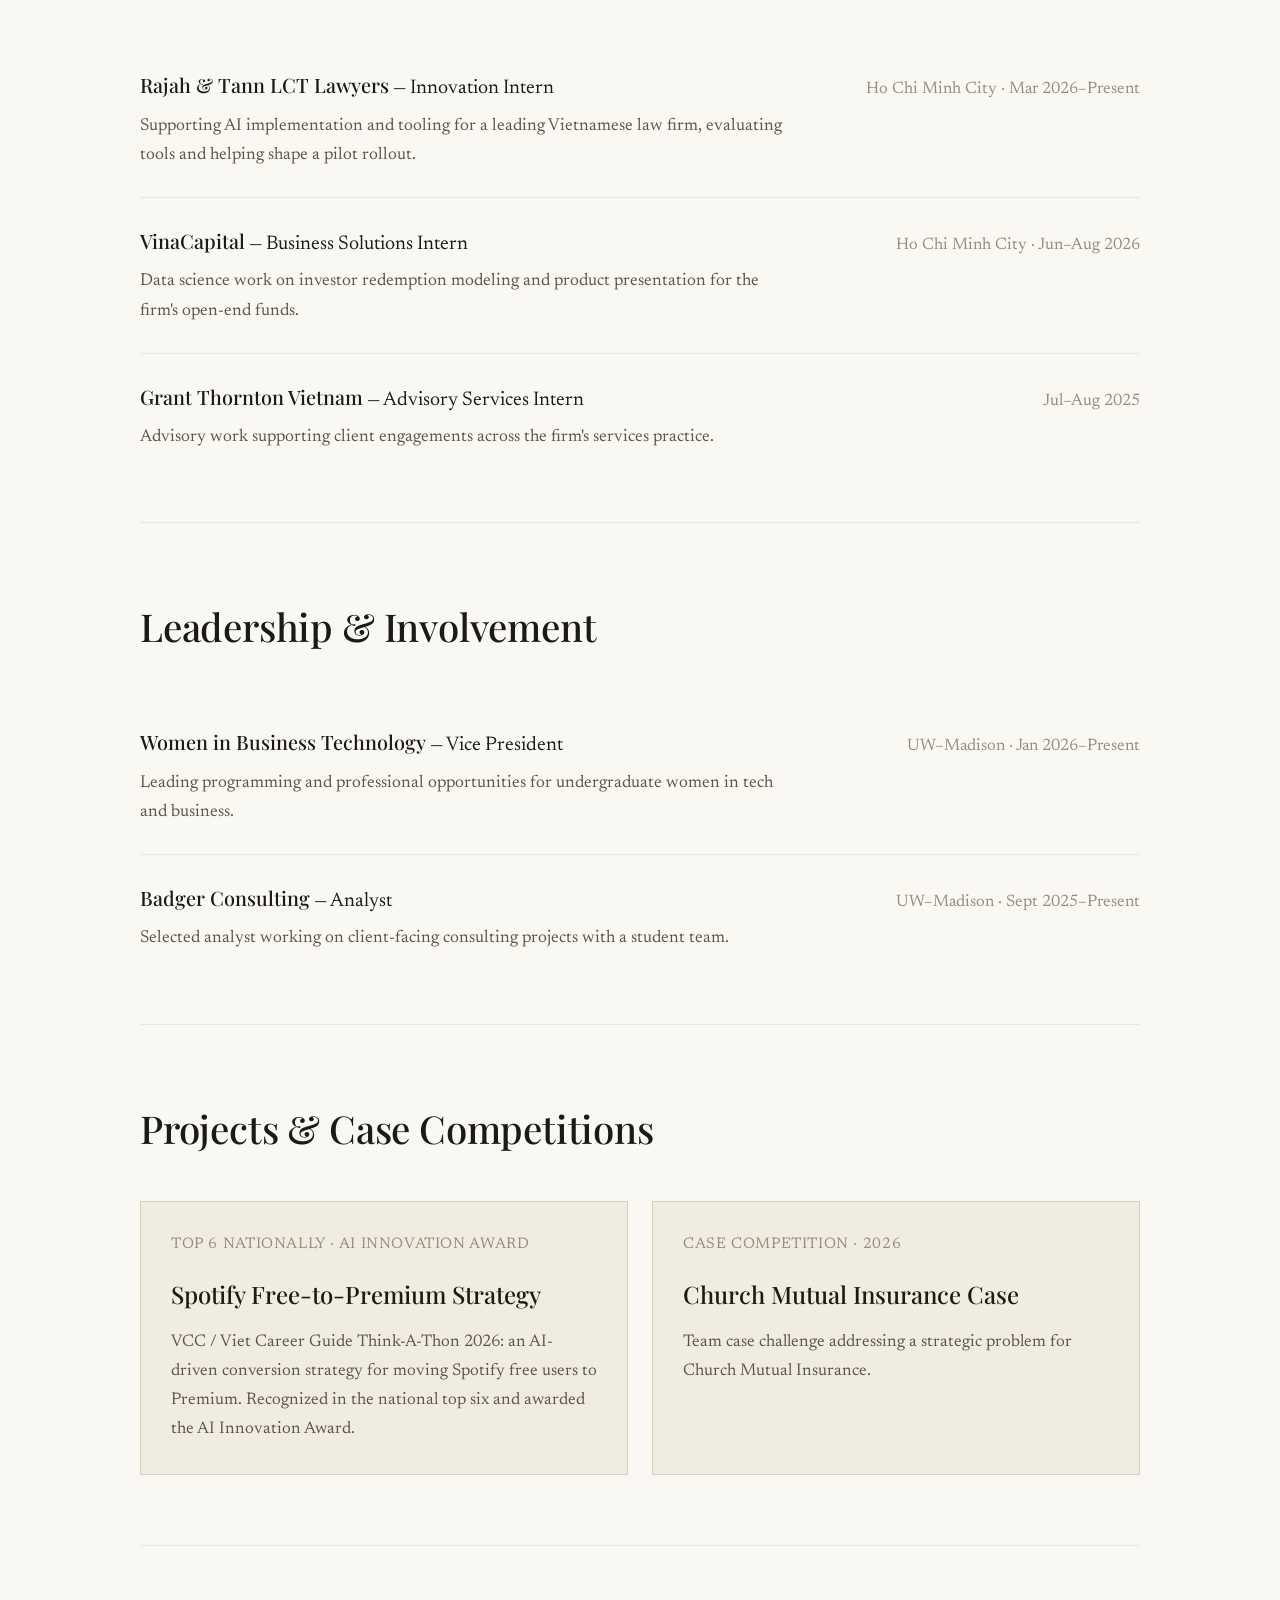
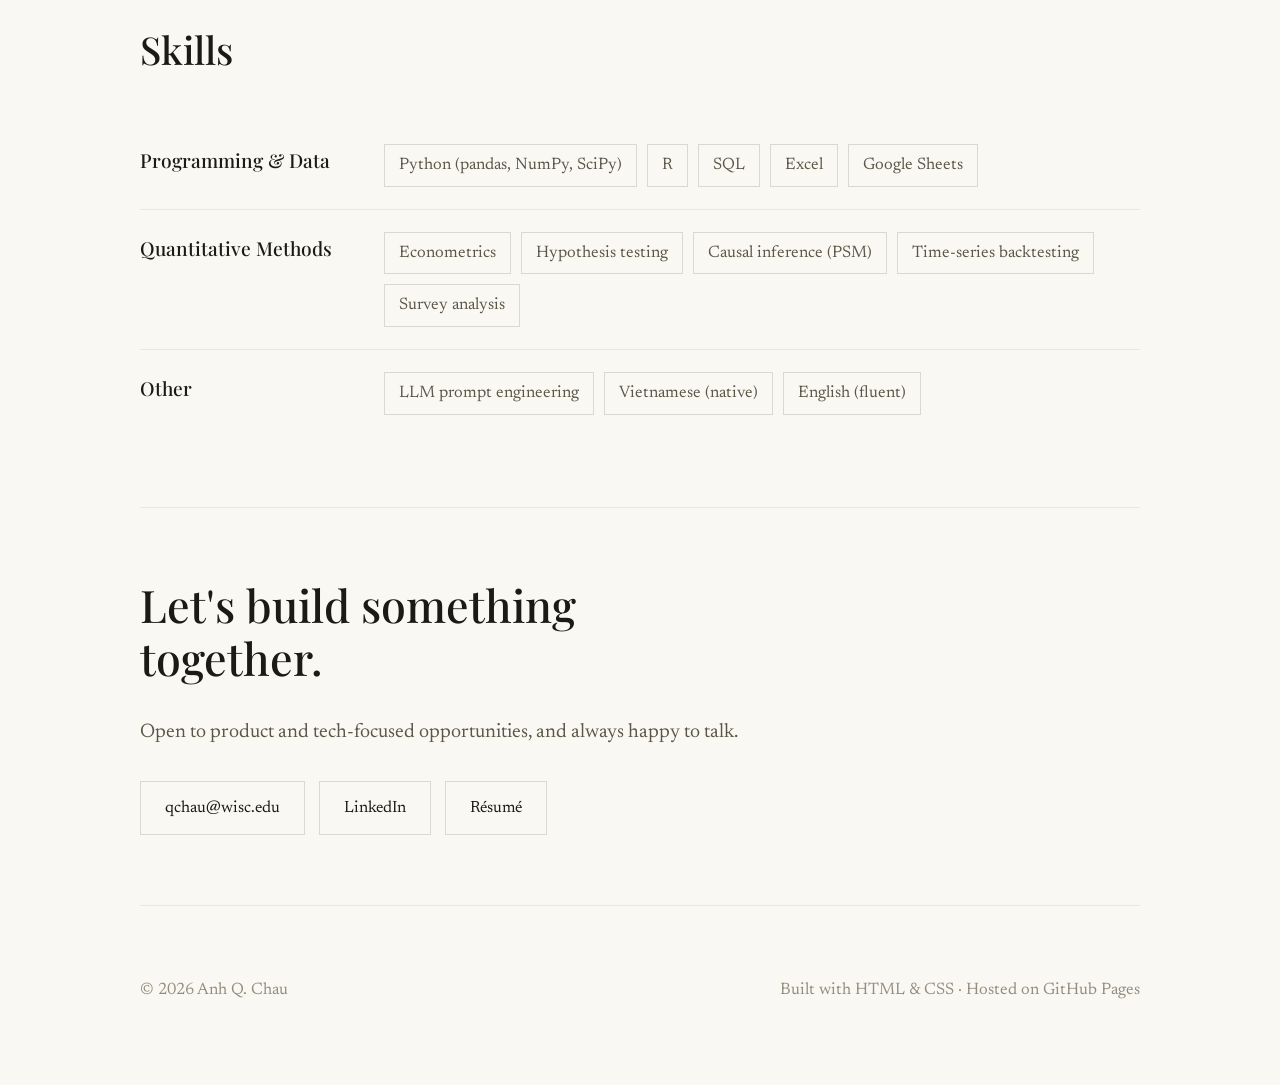
==== commit fefab586: "Update_html_2" ====
--- a/index.html
+++ b/index.html
@@ -4,19 +4,19 @@
 <meta charset="UTF-8">
 <meta name="viewport" content="width=device-width, initial-scale=1.0">
 <title>Anh Q. Chau</title>
-<meta name="description" content="Anh Q. Chau — Economics, Information Science &amp; Data Science at UW–Madison. Portfolio, experience, and projects.">
+<meta name="description" content="Anh Chau — Economics, Information Science &amp; Data Science at UW–Madison. Portfolio, experience, and projects.">
 <link rel="preconnect" href="https://fonts.googleapis.com">
 <link rel="preconnect" href="https://fonts.gstatic.com" crossorigin>
 <link href="https://fonts.googleapis.com/css2?family=Playfair+Display:ital,wght@0,400;0,500;0,600;1,400;1,500&family=Newsreader:ital,opsz,wght@0,6..72,400;0,6..72,500;1,6..72,400&display=swap" rel="stylesheet">
 <style>
   :root {
-    --bg:        #100f0d;
-    --bg-soft:   #17150f;
-    --text:      #ece7db;
-    --muted:     #9c968a;
-    --faint:     #6f6a60;
-    --line:      rgba(236, 231, 219, 0.13);
-    --line-soft: rgba(236, 231, 219, 0.07);
+    --bg:        #faf8f3;
+    --bg-soft:   #f1ece0;
+    --text:      #1c1a16;
+    --muted:     #5c5648;
+    --faint:     #948d7d;
+    --line:      rgba(28, 26, 22, 0.14);
+    --line-soft: rgba(28, 26, 22, 0.08);
     --maxw:      1080px;
   }
   * { box-sizing: border-box; margin: 0; padding: 0; }
@@ -76,7 +76,7 @@
     background: var(--bg-soft); border: 1px solid var(--line);
     display: flex; align-items: center; justify-content: center;
   }
-  .portrait img { width: 100%; height: 100%; object-fit: cover; display: block; filter: grayscale(12%) contrast(1.02); }
+  .portrait img { width: 70%; height: 70%; object-fit: cover; display: block; filter: grayscale(12%) contrast(1.02); }
   .portrait-fallback { display: none; font-family: 'Playfair Display', serif; font-size: 4rem; color: var(--faint); letter-spacing: .04em; }
   .portrait--empty .portrait-fallback { display: block; }
 
@@ -105,7 +105,7 @@
   .role-top { display: flex; flex-wrap: wrap; align-items: baseline; justify-content: space-between; gap: 8px; }
   .role-title { font-size: 1.24rem; }
   .role-org { font-family: 'Playfair Display', serif; font-weight: 500; }
-  .role-meta { color: var(--faint); font-size: 0.98rem; white-space: nowrap; }
+  .role-meta { color: var(--faint); font-size: 1.04rem; white-space: nowrap; }
   .role-desc { color: var(--muted); margin-top: 6px; max-width: 66ch; font-size: 1.08rem; }
 
   /* ---------- Projects ---------- */
@@ -115,7 +115,7 @@
     transition: border-color .25s, transform .25s;
   }
   .card:hover { border-color: var(--muted); transform: translateY(-3px); }
-  .card .tag { display: block; color: var(--faint); font-size: 0.9rem; letter-spacing: .04em; text-transform: uppercase; margin-bottom: 16px; }
+  .card .tag { display: block; color: var(--faint); font-size: 0.96rem; letter-spacing: .04em; text-transform: uppercase; margin-bottom: 16px; }
   .card h3 { font-family: 'Playfair Display', serif; font-weight: 500; font-size: 1.5rem; margin-bottom: 12px; }
   .card p { color: var(--muted); font-size: 1.06rem; }
 
@@ -124,7 +124,7 @@
   .skill-group:last-child { border-bottom: none; }
   .skill-group h4 { font-family: 'Playfair Display', serif; font-weight: 500; font-size: 1.2rem; color: var(--text); }
   .chips { display: flex; flex-wrap: wrap; gap: 10px; }
-  .chip { border: 1px solid var(--line); padding: 6px 14px; font-size: 0.98rem; color: var(--muted); }
+  .chip { border: 1px solid var(--line); padding: 6px 14px; font-size: 1.04rem; color: var(--muted); }
   @media (max-width: 620px) { .skill-group { grid-template-columns: 1fr; gap: 12px; } }
 
   /* ---------- Contact ---------- */
@@ -137,7 +137,7 @@
   }
   .btn:hover { background: var(--text); color: var(--bg); border-color: var(--text); }
 
-  footer { padding: 70px 0 80px; border-top: 1px solid var(--line-soft); color: var(--faint); font-size: 0.98rem; display: flex; justify-content: space-between; flex-wrap: wrap; gap: 12px; }
+  footer { padding: 70px 0 80px; border-top: 1px solid var(--line-soft); color: var(--faint); font-size: 1.04rem; display: flex; justify-content: space-between; flex-wrap: wrap; gap: 12px; }
   footer a { color: var(--faint); text-decoration: none; }
   footer a:hover { color: var(--muted); }
 </style>
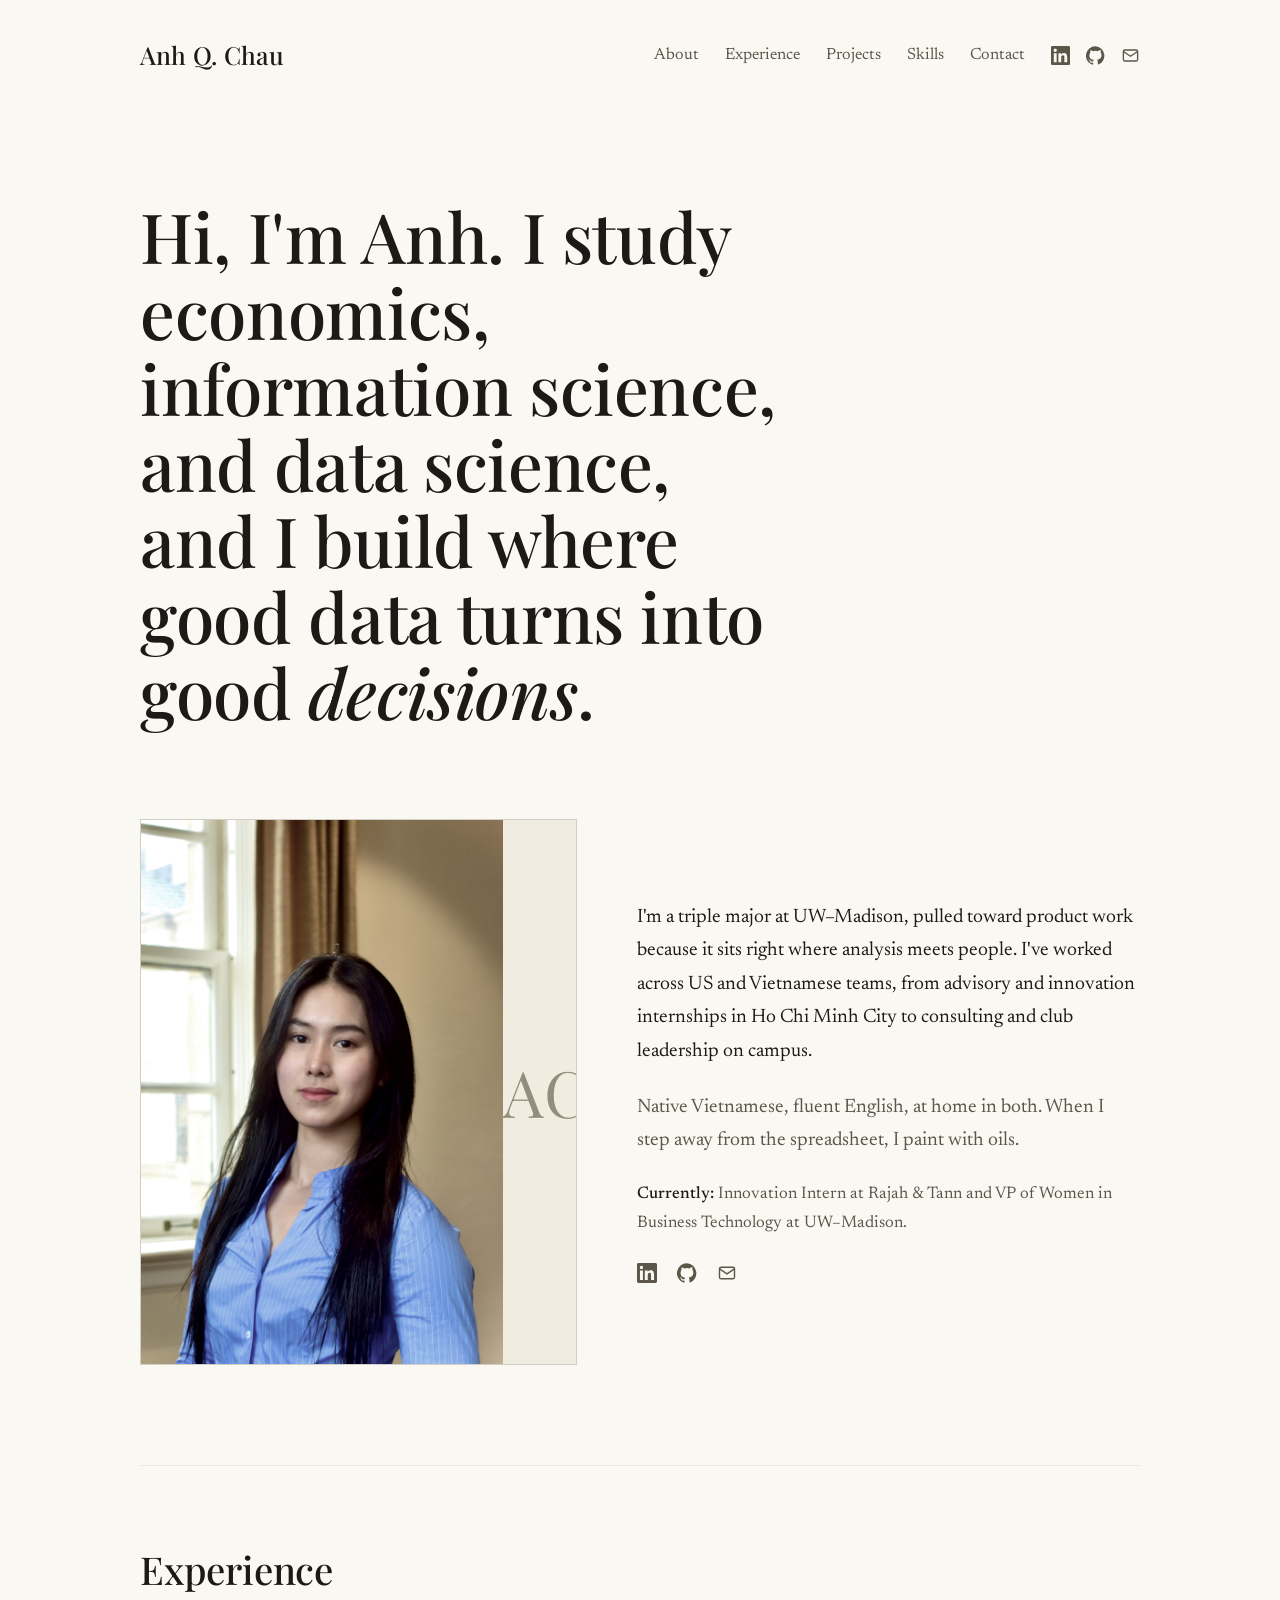
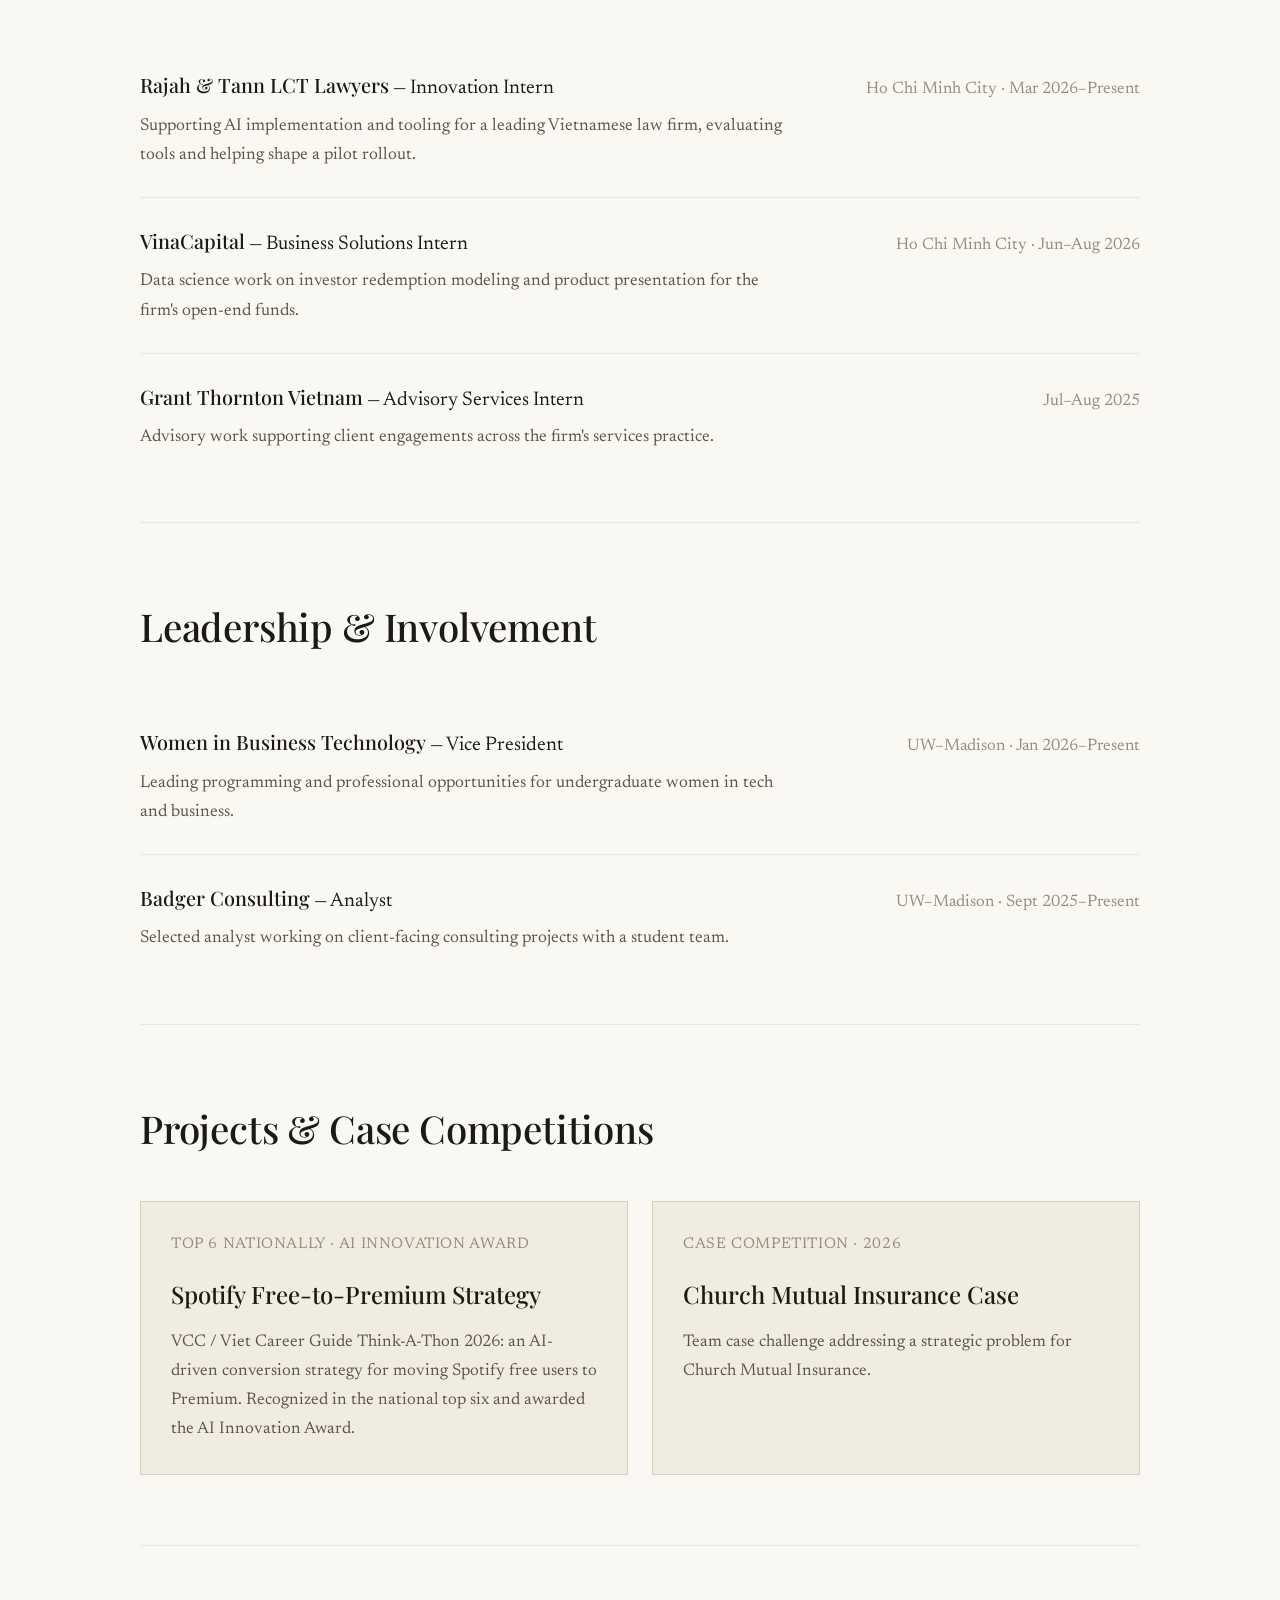
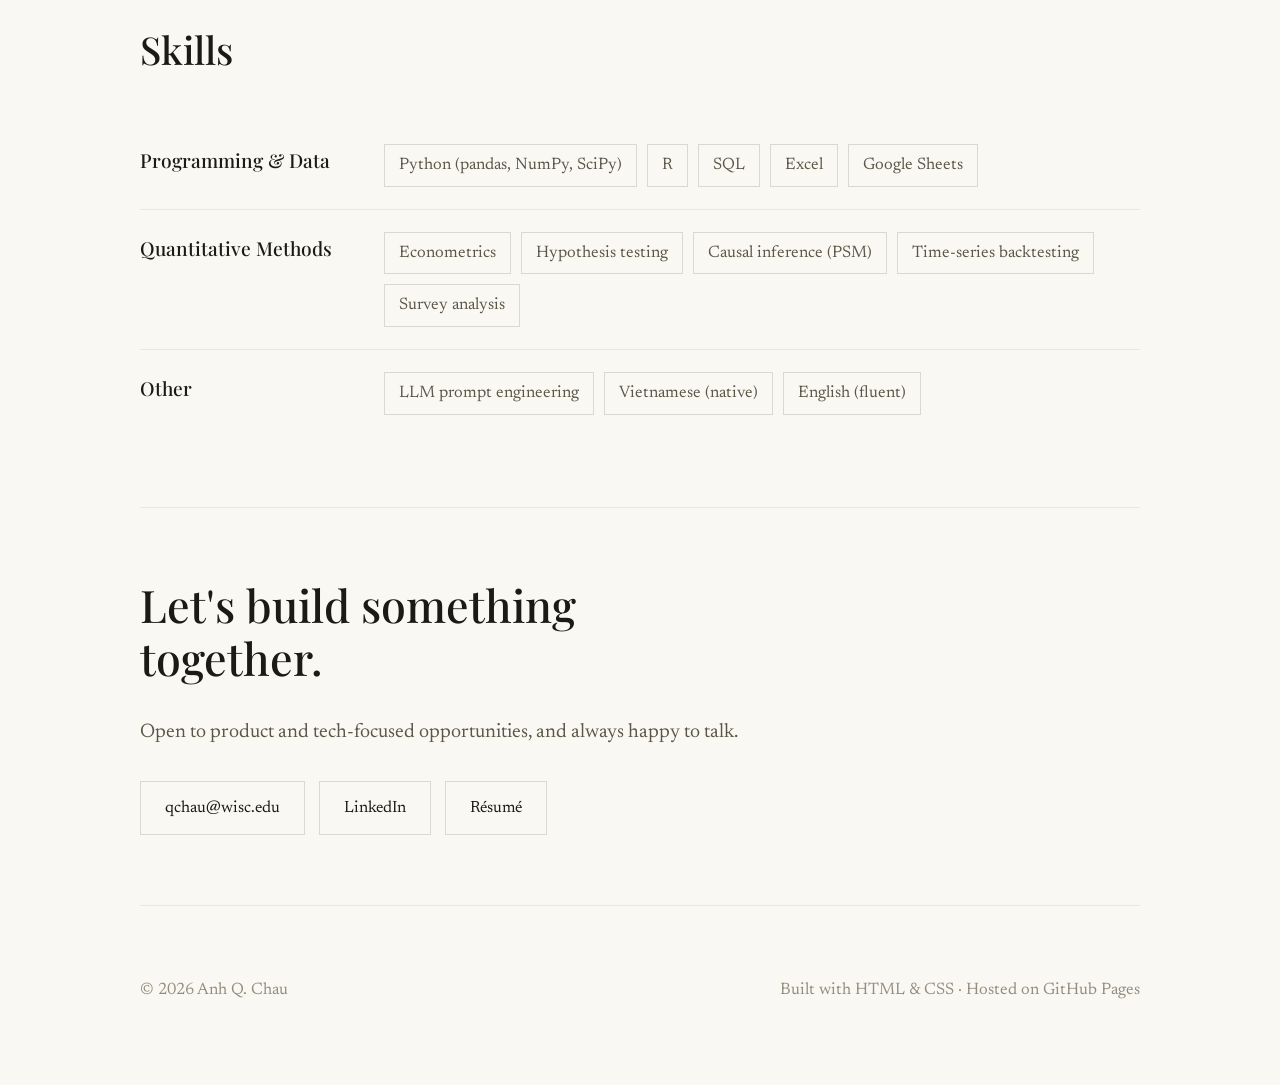
==== commit 53e27f3b: "Update index.html" ====
--- a/index.html
+++ b/index.html
@@ -76,7 +76,7 @@
     background: var(--bg-soft); border: 1px solid var(--line);
     display: flex; align-items: center; justify-content: center;
   }
-  .portrait img { width: 70%; height: 70%; object-fit: cover; display: block; filter: grayscale(12%) contrast(1.02); }
+  .portrait img { width: 100%; height: 100%; object-fit: cover; display: block; filter: grayscale(12%) contrast(1.02); }
   .portrait-fallback { display: none; font-family: 'Playfair Display', serif; font-size: 4rem; color: var(--faint); letter-spacing: .04em; }
   .portrait--empty .portrait-fallback { display: block; }
 
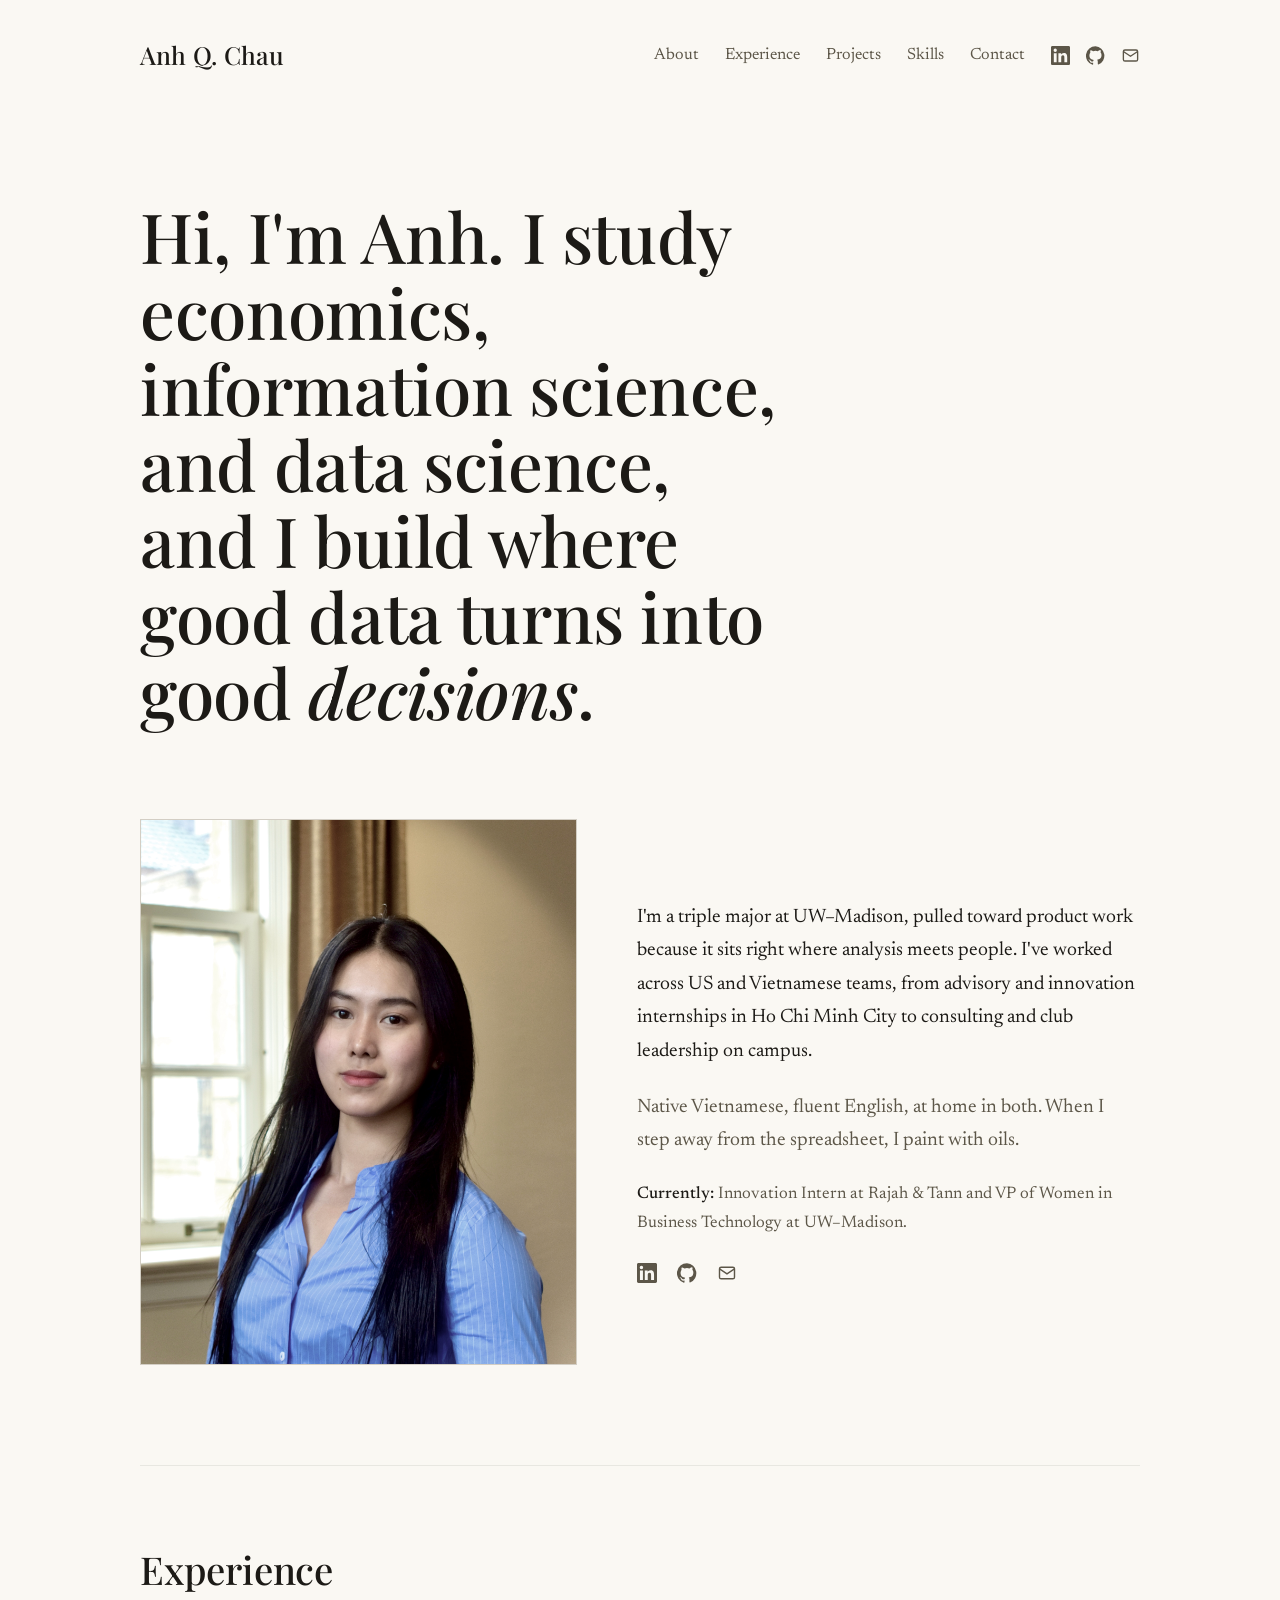
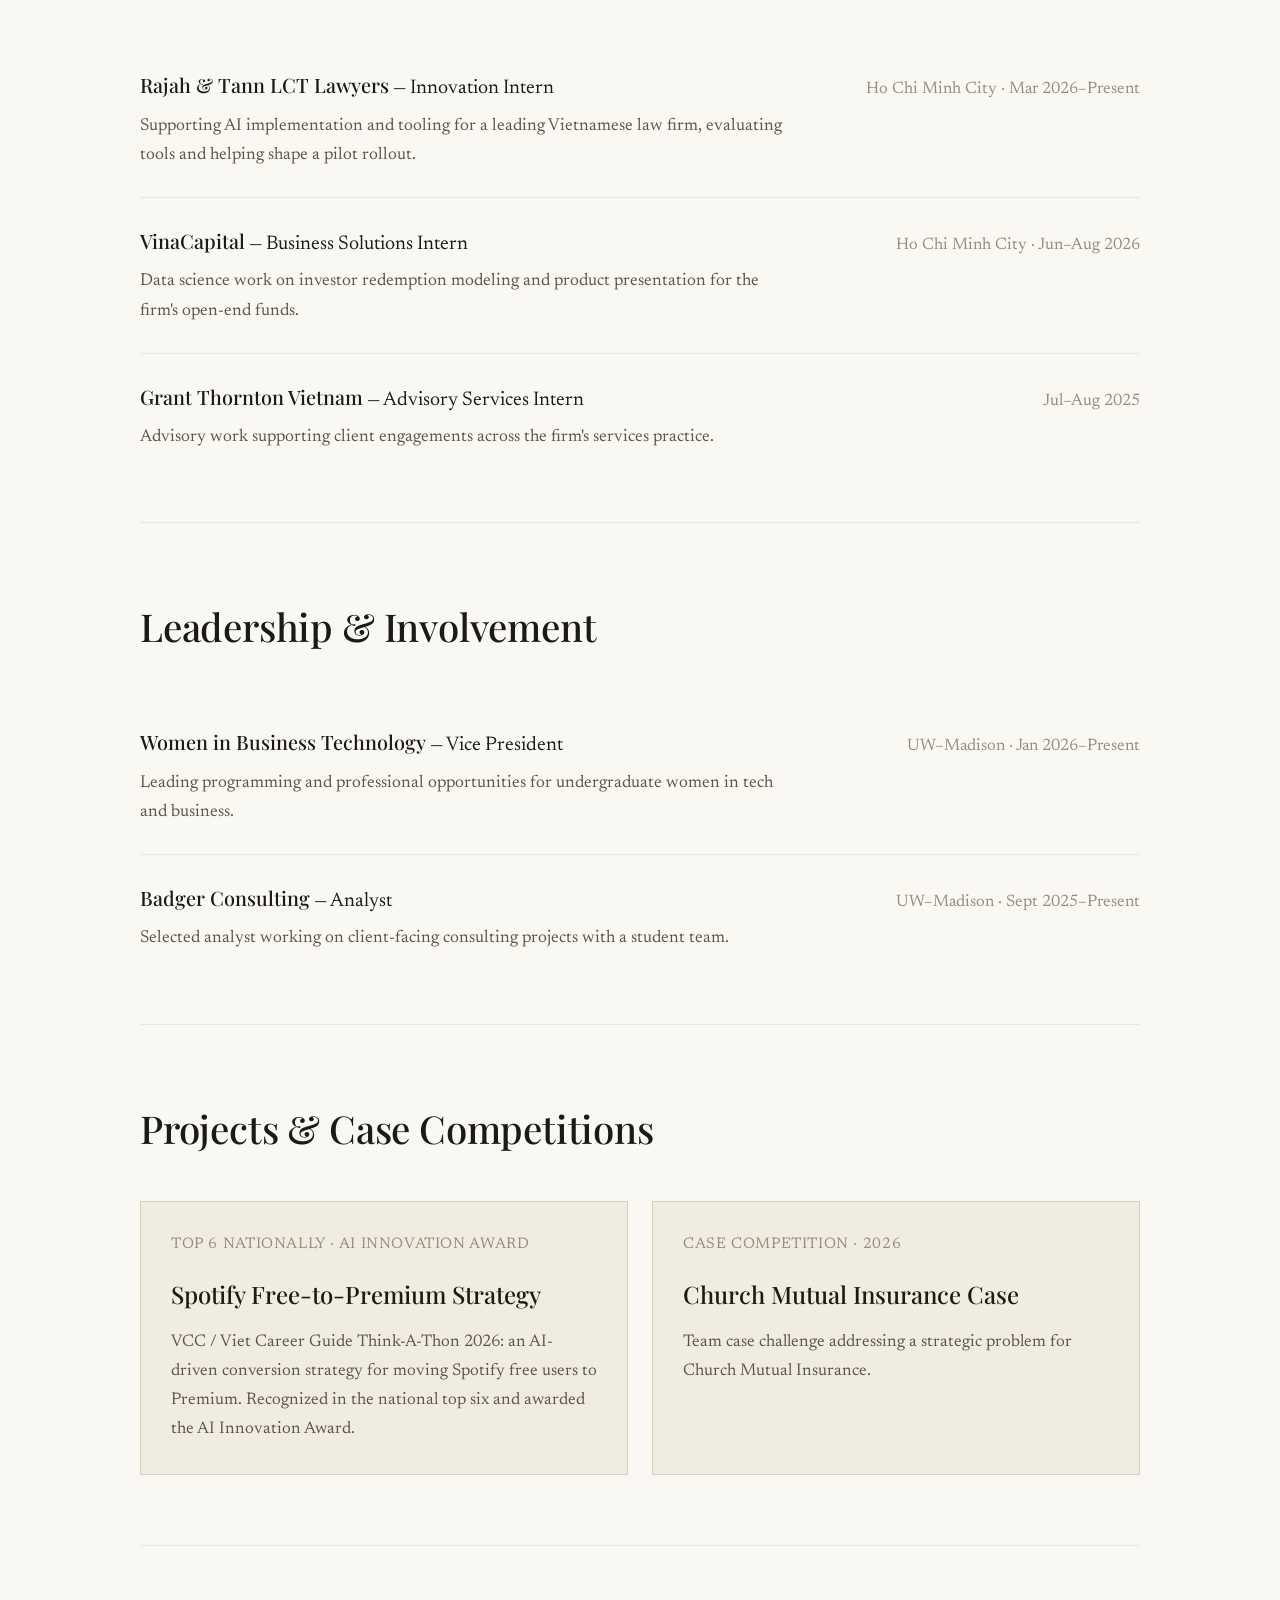
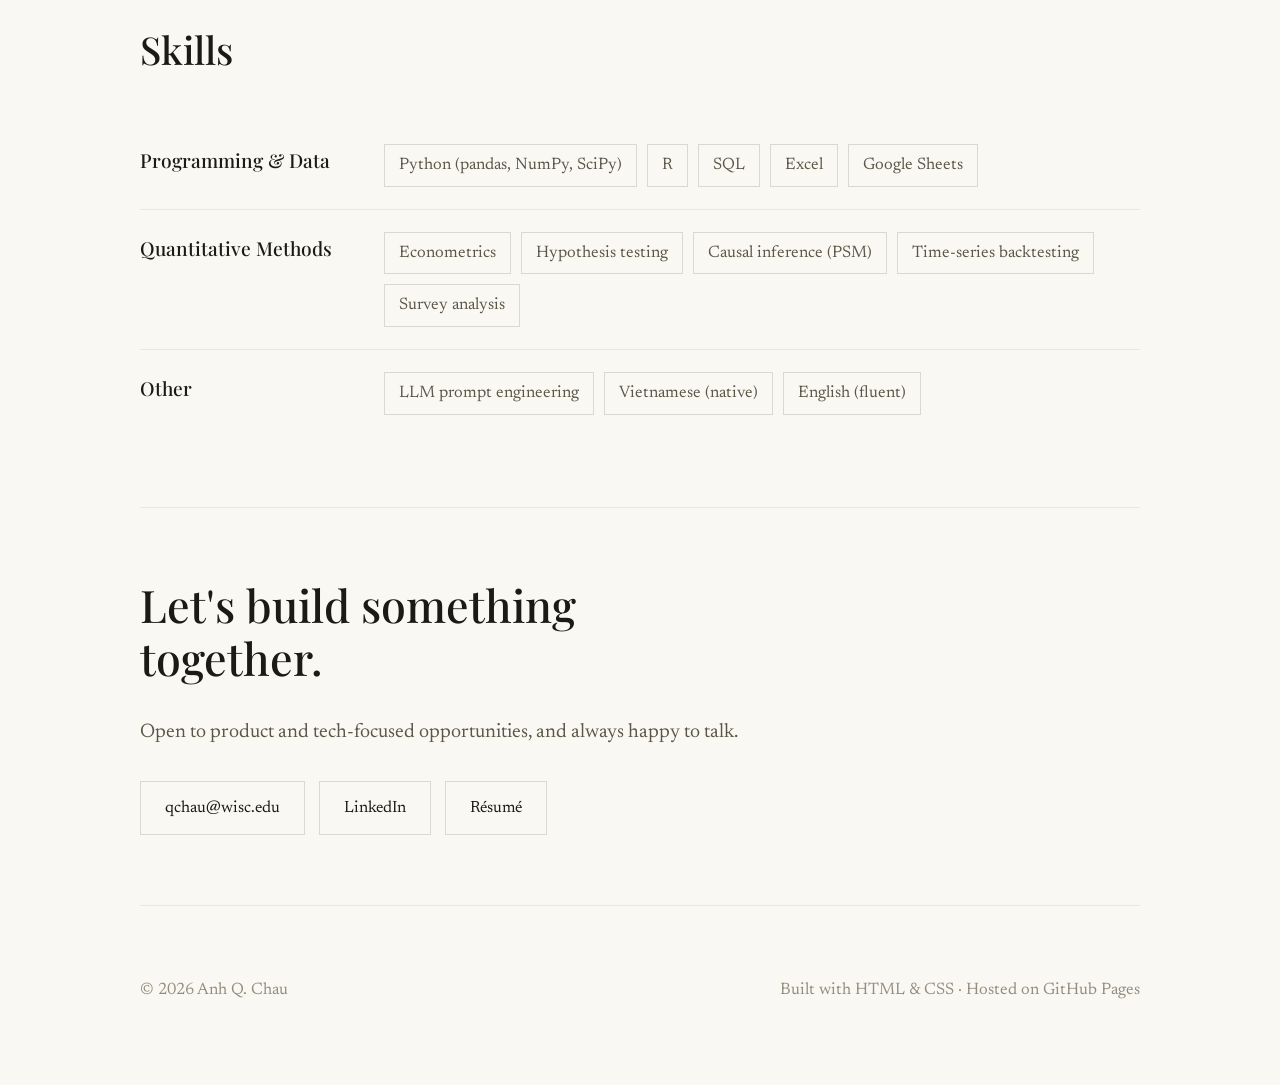
==== commit b2c33135: "Update index.html" ====
--- a/index.html
+++ b/index.html
@@ -4,7 +4,7 @@
 <meta charset="UTF-8">
 <meta name="viewport" content="width=device-width, initial-scale=1.0">
 <title>Anh Q. Chau</title>
-<meta name="description" content="Anh Chau — Economics, Information Science &amp; Data Science at UW–Madison. Portfolio, experience, and projects.">
+<meta name="description" content="Anh Q. Chau — Economics, Information Science &amp; Data Science at UW–Madison. Portfolio, experience, and projects.">
 <link rel="preconnect" href="https://fonts.googleapis.com">
 <link rel="preconnect" href="https://fonts.gstatic.com" crossorigin>
 <link href="https://fonts.googleapis.com/css2?family=Playfair+Display:ital,wght@0,400;0,500;0,600;1,400;1,500&family=Newsreader:ital,opsz,wght@0,6..72,400;0,6..72,500;1,6..72,400&display=swap" rel="stylesheet">
@@ -76,7 +76,7 @@
     background: var(--bg-soft); border: 1px solid var(--line);
     display: flex; align-items: center; justify-content: center;
   }
-  .portrait img { width: 100%; height: 100%; object-fit: cover; display: block; filter: grayscale(12%) contrast(1.02); }
+  .portrait img { width: 100%; height: 100%; object-fit: cover; object-position: 50% 70%; display: block; filter: grayscale(12%) contrast(1.02); }
   .portrait-fallback { display: none; font-family: 'Playfair Display', serif; font-size: 4rem; color: var(--faint); letter-spacing: .04em; }
   .portrait--empty .portrait-fallback { display: block; }
 
@@ -177,7 +177,7 @@
   </header>
 
   <section class="intro" id="about" style="border-top:none; padding-top:0;">
-    <div class="portrait portrait--empty">
+    <div class="portrait">
       <!-- Add a photo named photo.jpg to your repo and it'll appear here. Until then, your initials show. -->
       <img src="photo.jpg" alt="Anh Q. Chau" onerror="this.style.display='none'; this.parentElement.classList.add('portrait--empty');">
       <span class="portrait-fallback">AC</span>
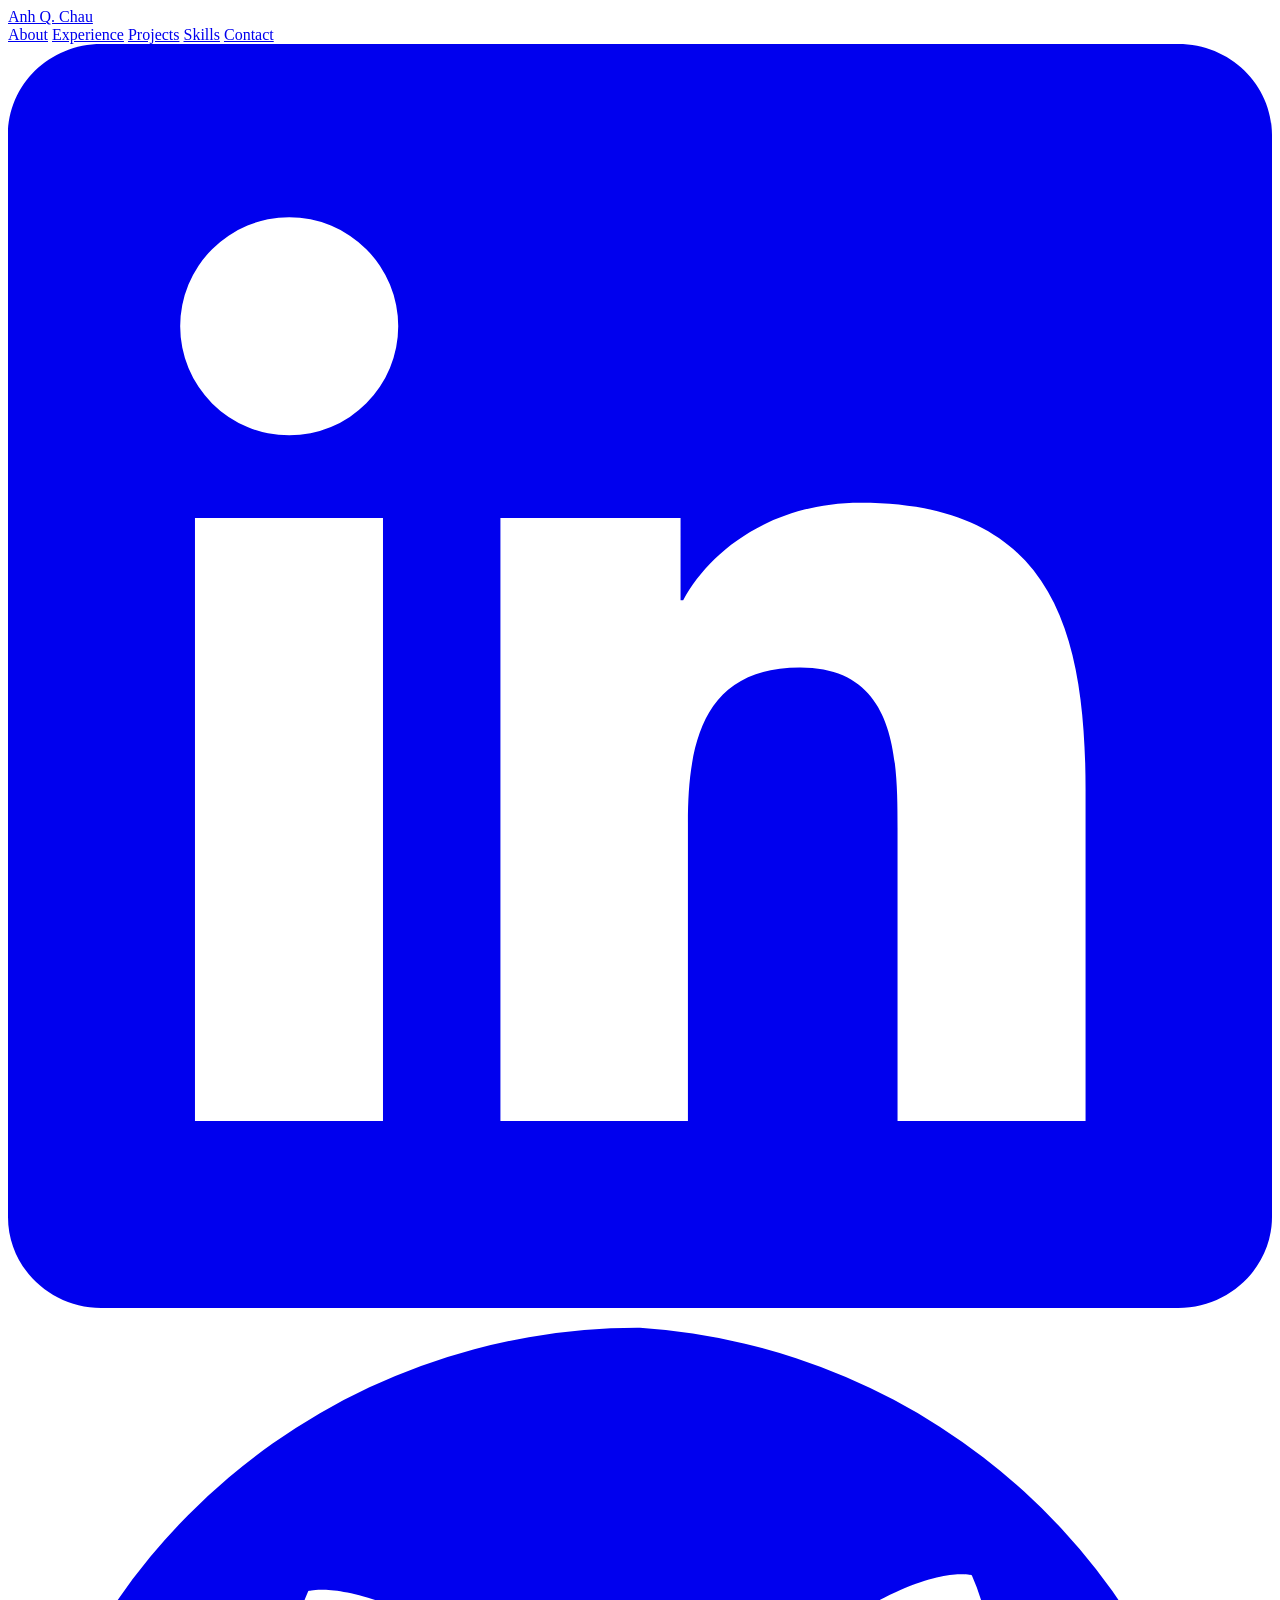
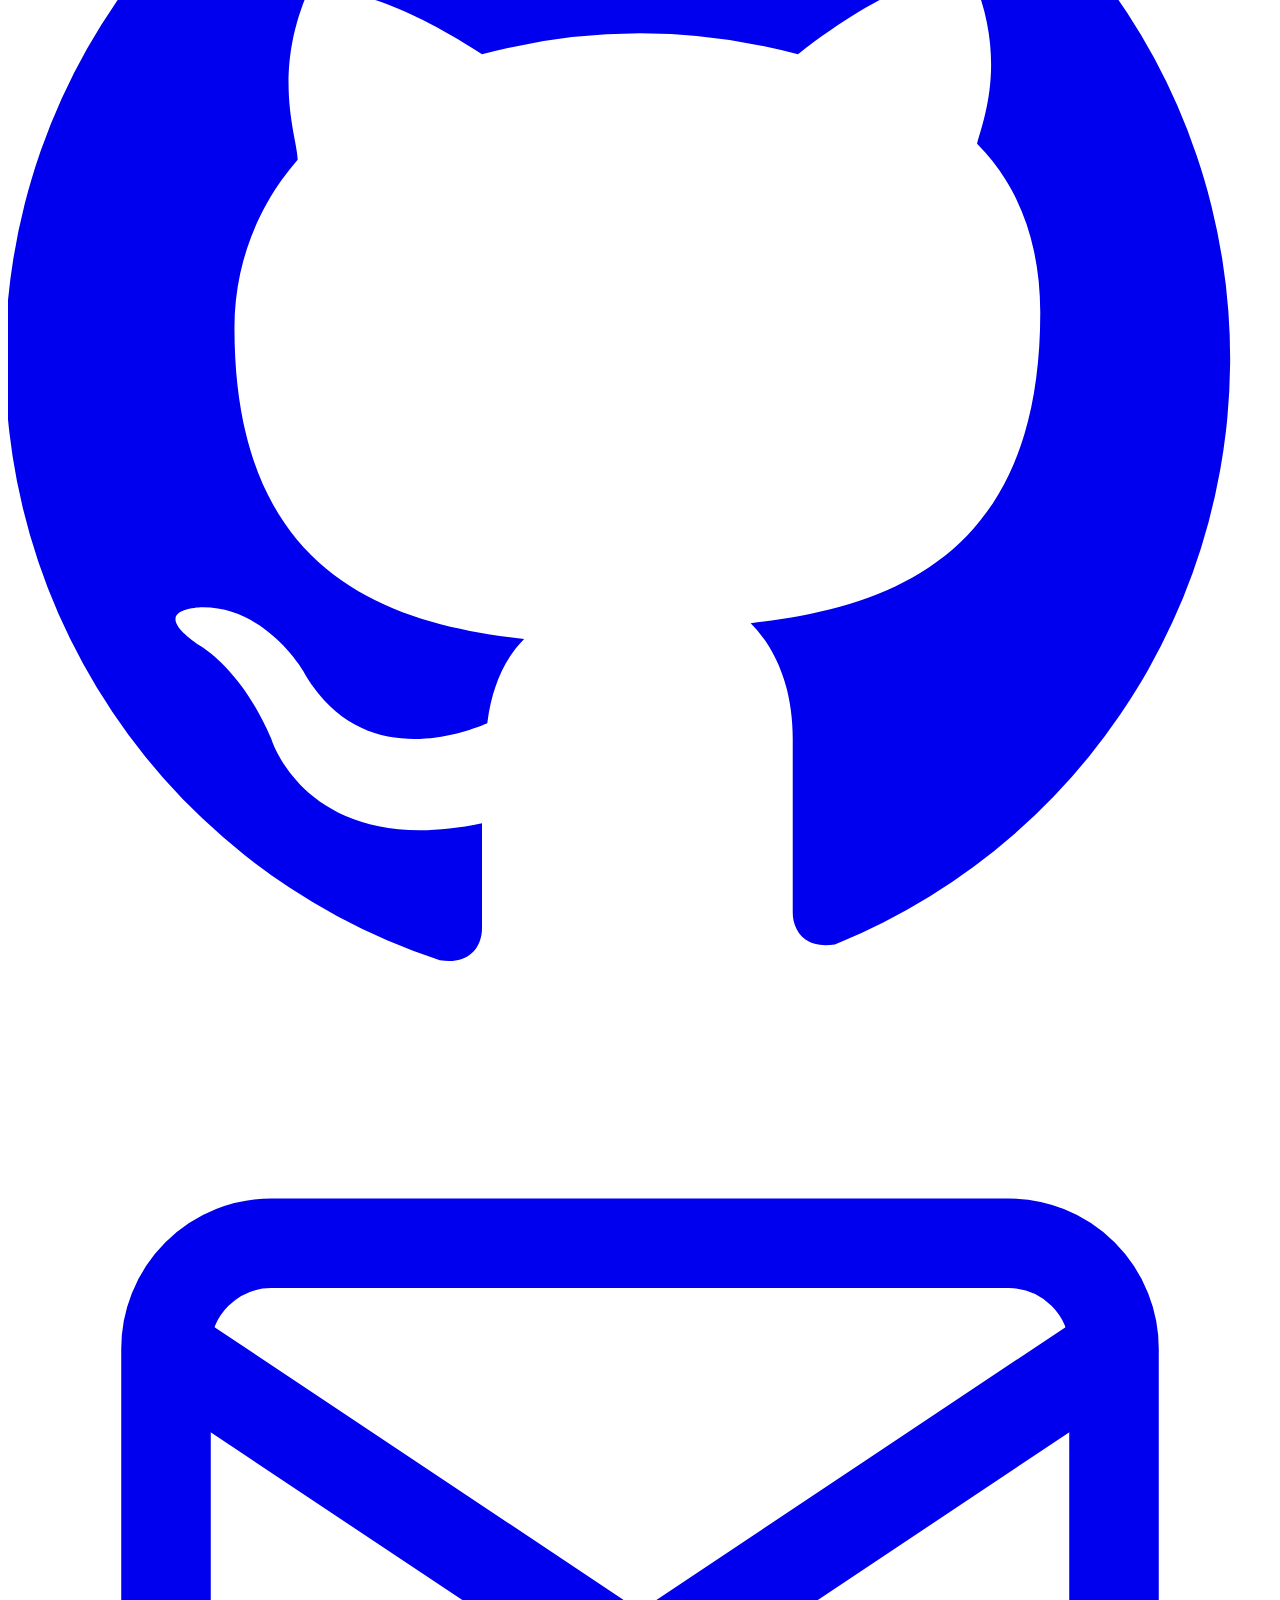
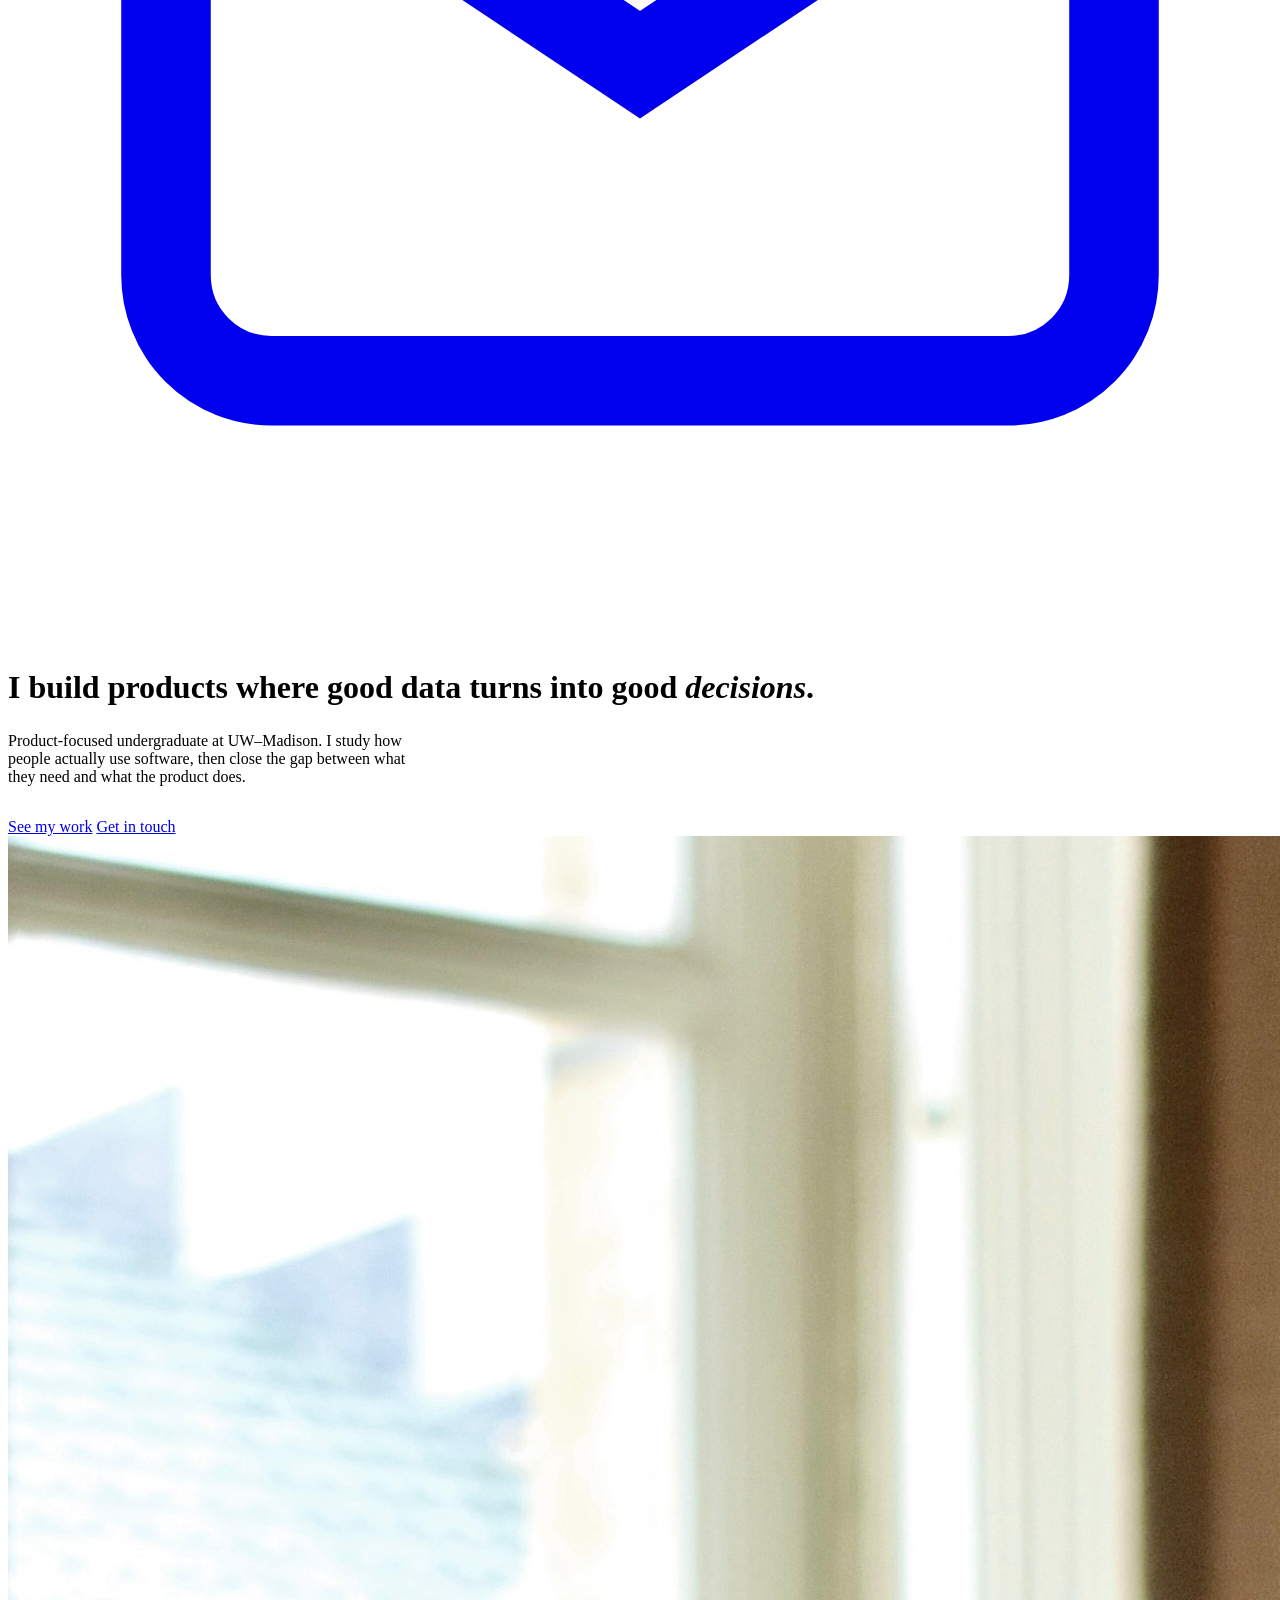
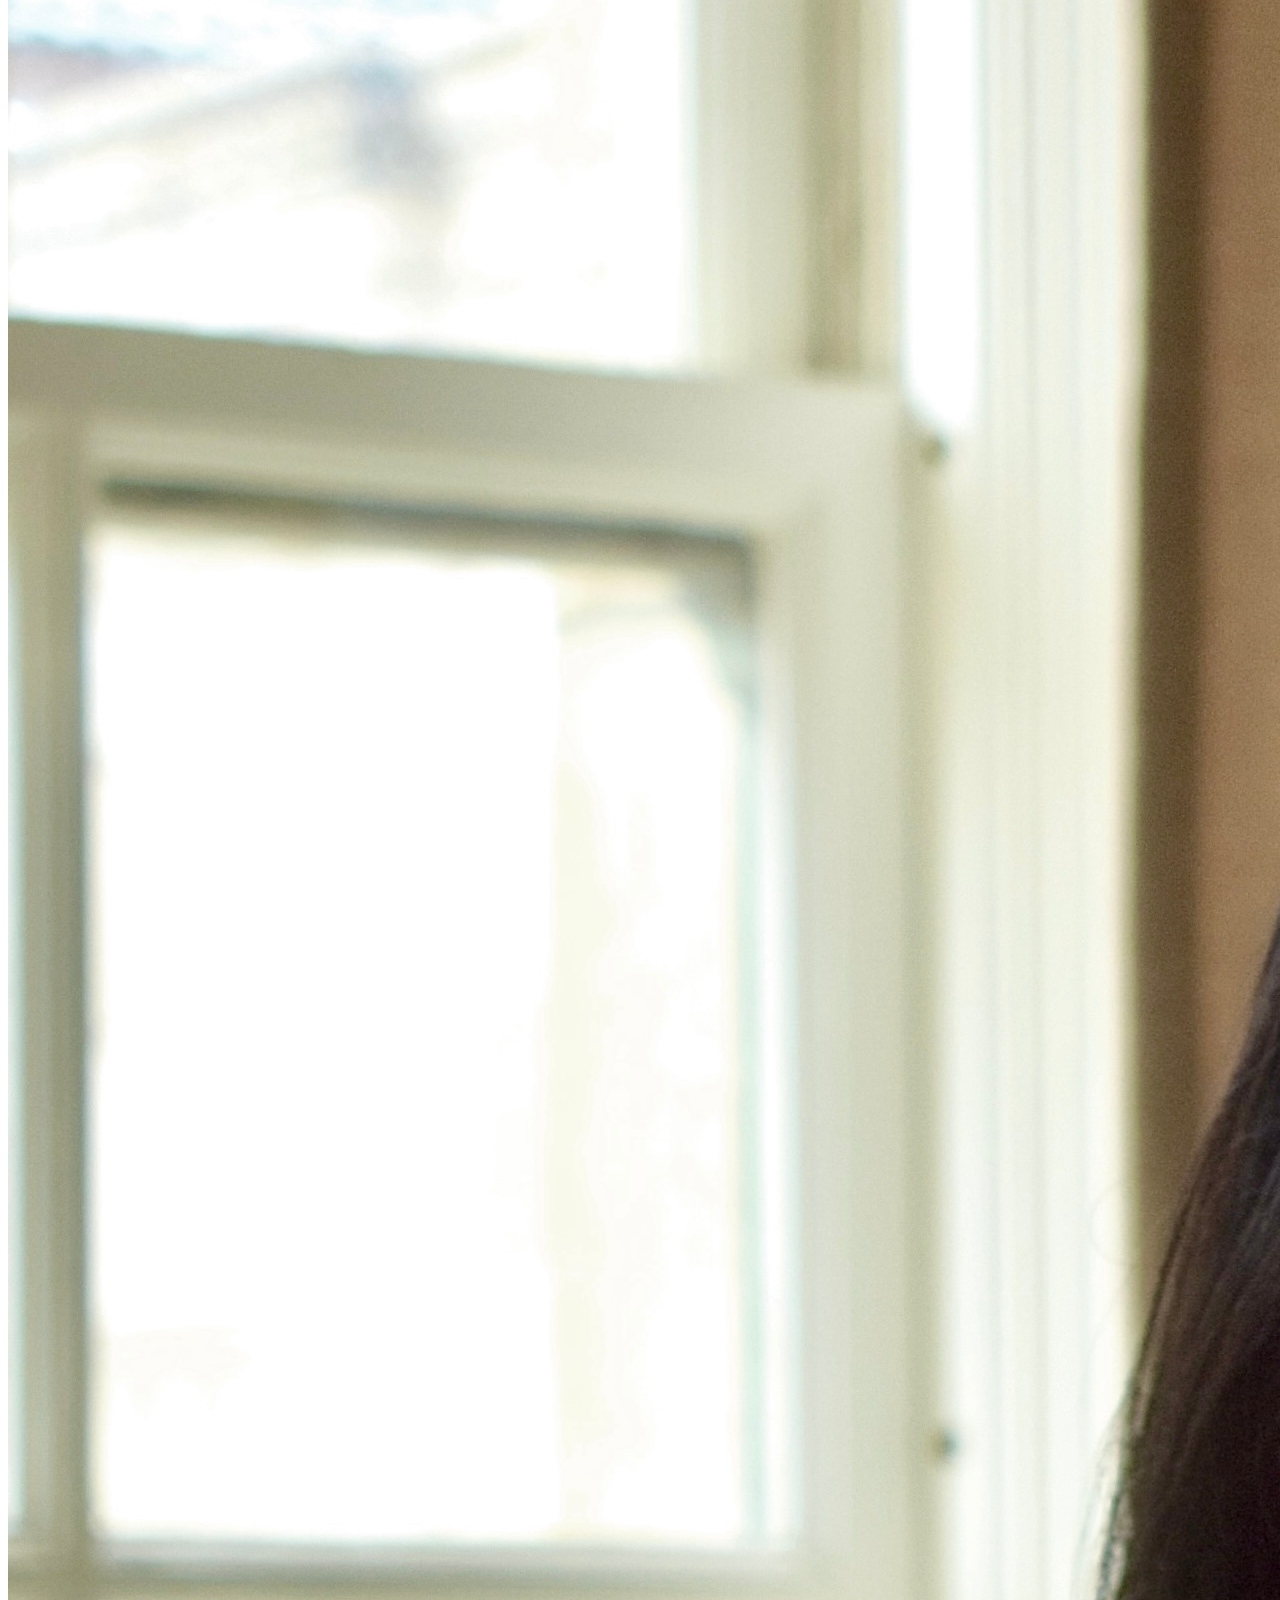
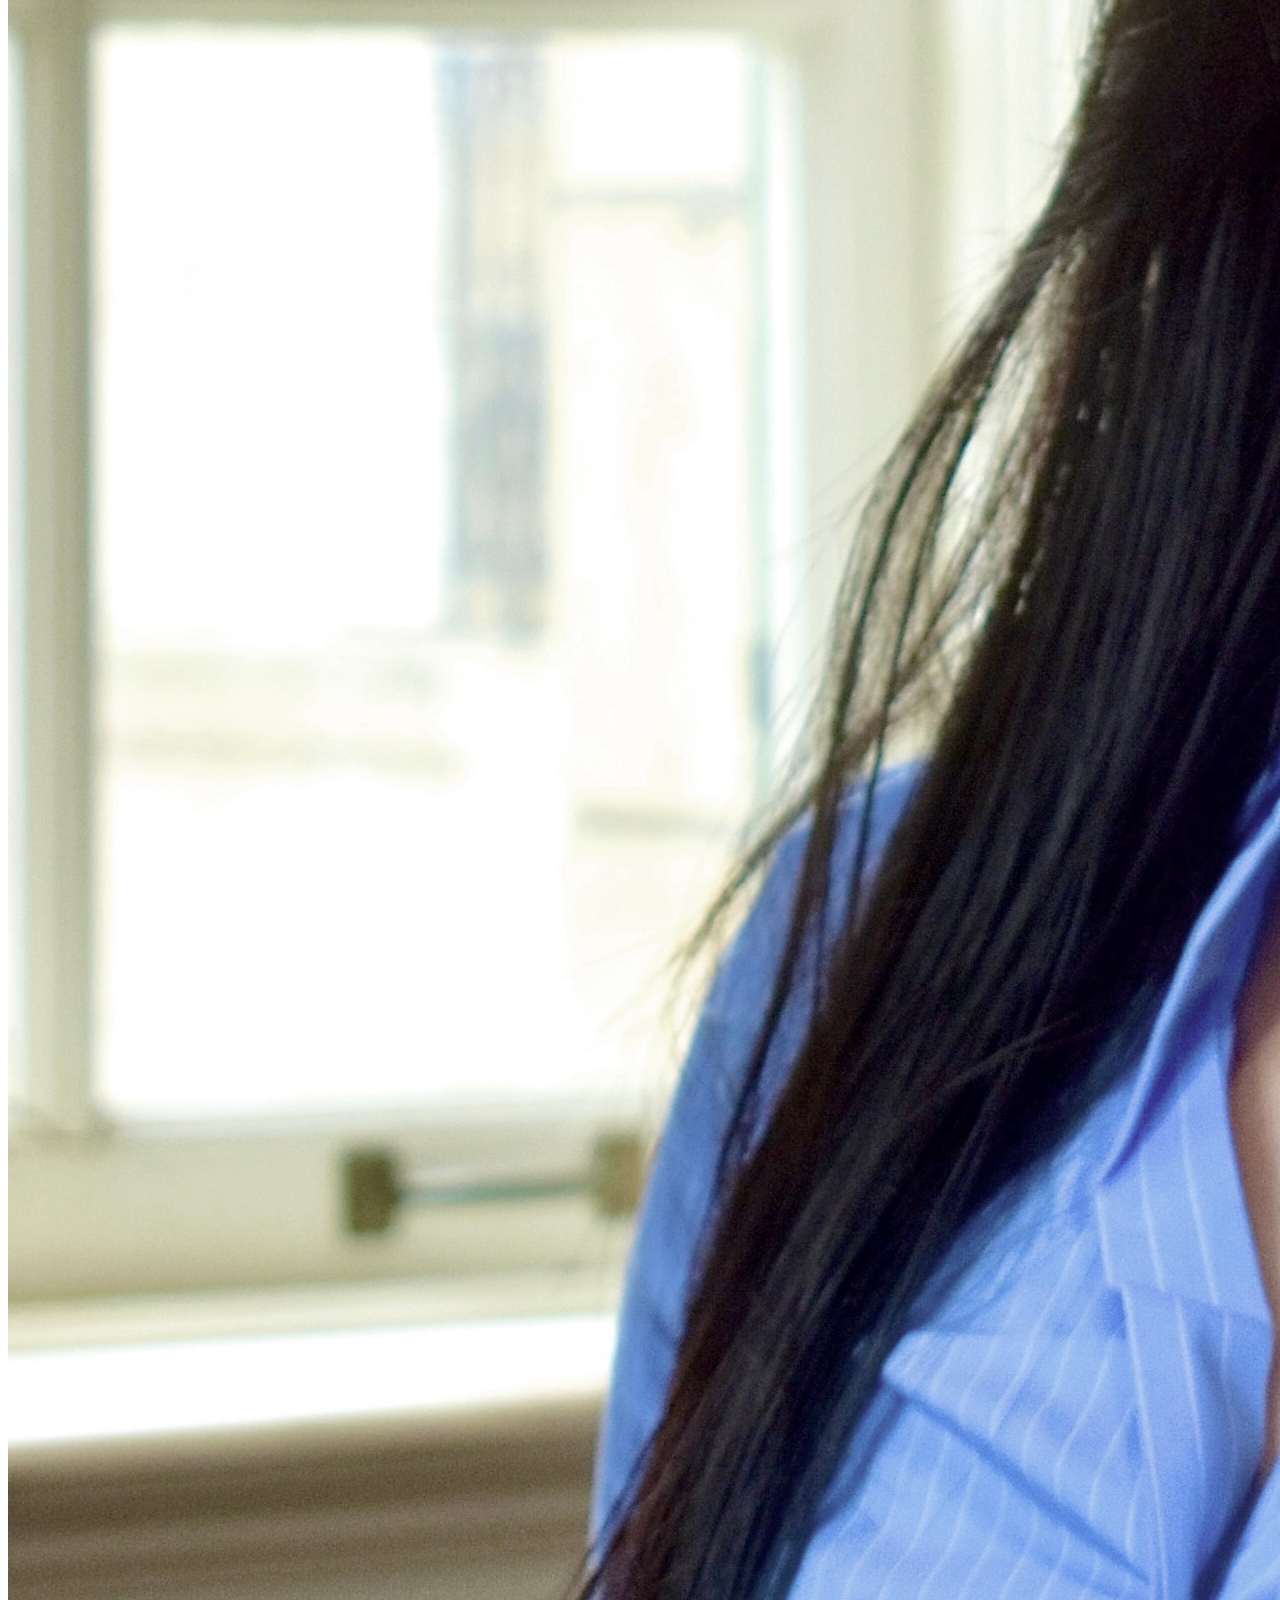
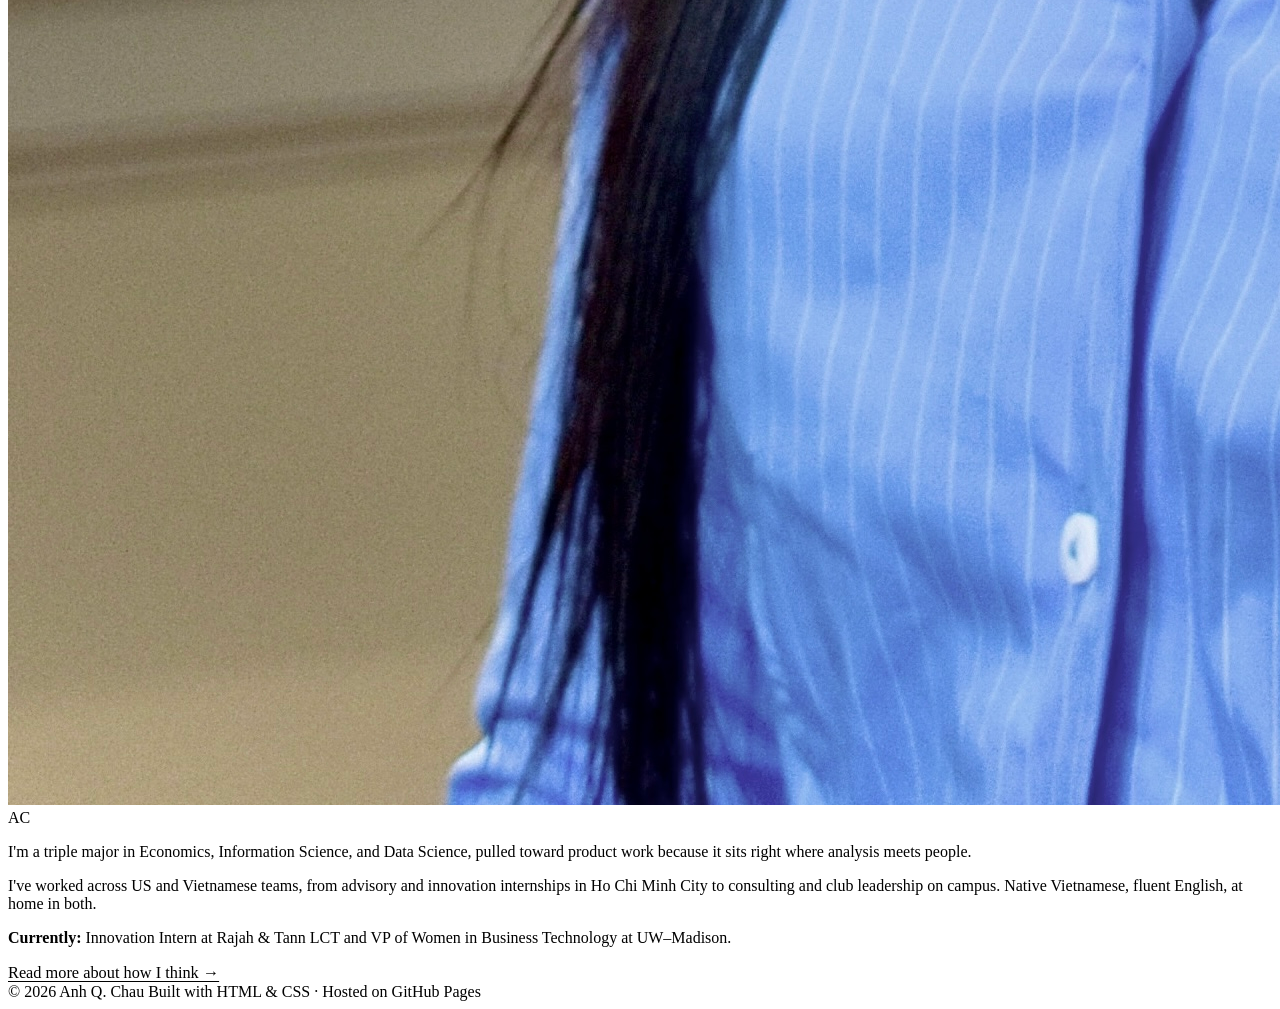
==== commit 825494d1: "Rename index_1.html to index.html" ====
--- a/index.html
+++ b/index.html
@@ -4,310 +4,61 @@
 <meta charset="UTF-8">
 <meta name="viewport" content="width=device-width, initial-scale=1.0">
 <title>Anh Q. Chau</title>
-<meta name="description" content="Anh Q. Chau — Economics, Information Science &amp; Data Science at UW–Madison. Portfolio, experience, and projects.">
+<meta name="description" content="Anh Q. Chau — Economics, Information Science &amp; Data Science at UW–Madison. Product-focused portfolio.">
 <link rel="preconnect" href="https://fonts.googleapis.com">
 <link rel="preconnect" href="https://fonts.gstatic.com" crossorigin>
 <link href="https://fonts.googleapis.com/css2?family=Playfair+Display:ital,wght@0,400;0,500;0,600;1,400;1,500&family=Newsreader:ital,opsz,wght@0,6..72,400;0,6..72,500;1,6..72,400&display=swap" rel="stylesheet">
-<style>
-  :root {
-    --bg:        #faf8f3;
-    --bg-soft:   #f1ece0;
-    --text:      #1c1a16;
-    --muted:     #5c5648;
-    --faint:     #948d7d;
-    --line:      rgba(28, 26, 22, 0.14);
-    --line-soft: rgba(28, 26, 22, 0.08);
-    --maxw:      1080px;
-  }
-  * { box-sizing: border-box; margin: 0; padding: 0; }
-  html { scroll-behavior: smooth; }
-  body {
-    background: var(--bg);
-    color: var(--text);
-    font-family: 'Newsreader', Georgia, serif;
-    font-size: 1.16rem;
-    line-height: 1.72;
-    font-weight: 400;
-    -webkit-font-smoothing: antialiased;
-    text-rendering: optimizeLegibility;
-  }
-  .wrap { max-width: var(--maxw); margin: 0 auto; padding: 0 40px; }
-  @media (max-width: 620px) { .wrap { padding: 0 24px; } }
-
-  a { color: inherit; }
-  .serif { font-family: 'Playfair Display', Georgia, serif; }
-
-  /* ---------- Nav ---------- */
-  nav { padding: 34px 0 0; }
-  .nav-inner { display: flex; align-items: center; justify-content: space-between; gap: 24px; flex-wrap: wrap; }
-  .brand {
-    font-family: 'Playfair Display', serif; font-weight: 500;
-    font-size: 1.55rem; letter-spacing: 0.01em; text-decoration: none; color: var(--text);
-  }
-  .nav-right { display: flex; align-items: center; gap: 26px; flex-wrap: wrap; }
-  .nav-links { display: flex; gap: 26px; }
-  .nav-links a { text-decoration: none; color: var(--muted); font-size: 1.02rem; transition: color .2s; }
-  .nav-links a:hover { color: var(--text); }
-  .nav-social { display: flex; gap: 16px; align-items: center; }
-  .nav-social a { color: var(--muted); display: inline-flex; transition: color .2s; }
-  .nav-social a:hover { color: var(--text); }
-  .nav-social svg { width: 19px; height: 19px; }
-  @media (max-width: 760px) { .nav-links { display: none; } }
-
-  /* ---------- Hero ---------- */
-  .hero { padding: 120px 0 90px; }
-  .hero h1 {
-    font-family: 'Playfair Display', serif; font-weight: 500;
-    font-size: clamp(2.5rem, 5.4vw, 4.4rem);
-    line-height: 1.1; letter-spacing: -0.005em; max-width: 15ch;
-  }
-  .hero h1 em { font-style: italic; }
-  @media (max-width: 620px) { .hero { padding: 80px 0 60px; } }
-
-  /* ---------- Intro row (photo + bio) ---------- */
-  .intro {
-    display: grid; grid-template-columns: minmax(0, 1fr) minmax(0, 1.15fr);
-    gap: 60px; align-items: center; padding: 40px 0 100px;
-  }
-  @media (max-width: 820px) { .intro { grid-template-columns: 1fr; gap: 40px; } }
-
-  .portrait {
-    position: relative; width: 100%; aspect-ratio: 4 / 5; overflow: hidden;
-    background: var(--bg-soft); border: 1px solid var(--line);
-    display: flex; align-items: center; justify-content: center;
-  }
-  .portrait img { width: 100%; height: 100%; object-fit: cover; object-position: 50% 70%; display: block; filter: grayscale(12%) contrast(1.02); }
-  .portrait-fallback { display: none; font-family: 'Playfair Display', serif; font-size: 4rem; color: var(--faint); letter-spacing: .04em; }
-  .portrait--empty .portrait-fallback { display: block; }
-
-  .bio p { color: var(--text); margin-bottom: 22px; font-size: 1.22rem; }
-  .bio p.muted { color: var(--muted); }
-  .bio .now { color: var(--muted); font-size: 1.05rem; margin-bottom: 26px; }
-  .bio .now strong { color: var(--text); font-weight: 500; }
-  .bio-social { display: flex; gap: 20px; align-items: center; }
-  .bio-social a { color: var(--muted); display: inline-flex; transition: color .2s; }
-  .bio-social a:hover { color: var(--text); }
-  .bio-social svg { width: 20px; height: 20px; }
-
-  /* ---------- Sections ---------- */
-  section { padding: 70px 0; border-top: 1px solid var(--line-soft); }
-  .sec-head {
-    font-family: 'Playfair Display', serif; font-weight: 500;
-    font-size: clamp(1.8rem, 3vw, 2.4rem); margin-bottom: 40px; letter-spacing: -0.005em;
-  }
-  .lead { font-size: 1.24rem; max-width: 62ch; margin-bottom: 20px; }
-  .lead:last-child { margin-bottom: 0; }
-  .lead.muted { color: var(--muted); }
-
-  /* ---------- Roles ---------- */
-  .role { padding: 26px 0; border-bottom: 1px solid var(--line-soft); }
-  .role:last-child { border-bottom: none; padding-bottom: 0; }
-  .role-top { display: flex; flex-wrap: wrap; align-items: baseline; justify-content: space-between; gap: 8px; }
-  .role-title { font-size: 1.24rem; }
-  .role-org { font-family: 'Playfair Display', serif; font-weight: 500; }
-  .role-meta { color: var(--faint); font-size: 1.04rem; white-space: nowrap; }
-  .role-desc { color: var(--muted); margin-top: 6px; max-width: 66ch; font-size: 1.08rem; }
-
-  /* ---------- Projects ---------- */
-  .cards { display: grid; grid-template-columns: repeat(auto-fit, minmax(280px, 1fr)); gap: 24px; }
-  .card {
-    border: 1px solid var(--line); padding: 30px; background: var(--bg-soft);
-    transition: border-color .25s, transform .25s;
-  }
-  .card:hover { border-color: var(--muted); transform: translateY(-3px); }
-  .card .tag { display: block; color: var(--faint); font-size: 0.96rem; letter-spacing: .04em; text-transform: uppercase; margin-bottom: 16px; }
-  .card h3 { font-family: 'Playfair Display', serif; font-weight: 500; font-size: 1.5rem; margin-bottom: 12px; }
-  .card p { color: var(--muted); font-size: 1.06rem; }
-
-  /* ---------- Skills ---------- */
-  .skill-group { padding: 22px 0; border-bottom: 1px solid var(--line-soft); display: grid; grid-template-columns: 220px 1fr; gap: 24px; }
-  .skill-group:last-child { border-bottom: none; }
-  .skill-group h4 { font-family: 'Playfair Display', serif; font-weight: 500; font-size: 1.2rem; color: var(--text); }
-  .chips { display: flex; flex-wrap: wrap; gap: 10px; }
-  .chip { border: 1px solid var(--line); padding: 6px 14px; font-size: 1.04rem; color: var(--muted); }
-  @media (max-width: 620px) { .skill-group { grid-template-columns: 1fr; gap: 12px; } }
-
-  /* ---------- Contact ---------- */
-  .contact-lead { font-family: 'Playfair Display', serif; font-weight: 500; font-size: clamp(1.9rem, 4vw, 2.8rem); line-height: 1.2; max-width: 18ch; margin-bottom: 30px; }
-  .btn-row { display: flex; flex-wrap: wrap; gap: 14px; }
-  .btn {
-    display: inline-flex; align-items: center; gap: 8px; text-decoration: none;
-    padding: 12px 24px; font-size: 1.02rem; border: 1px solid var(--line); color: var(--text);
-    transition: background .2s, color .2s, border-color .2s;
-  }
-  .btn:hover { background: var(--text); color: var(--bg); border-color: var(--text); }
-
-  footer { padding: 70px 0 80px; border-top: 1px solid var(--line-soft); color: var(--faint); font-size: 1.04rem; display: flex; justify-content: space-between; flex-wrap: wrap; gap: 12px; }
-  footer a { color: var(--faint); text-decoration: none; }
-  footer a:hover { color: var(--muted); }
-</style>
+<link rel="stylesheet" href="styles.css">
 </head>
 <body>
 
 <div class="wrap" id="top">
 
-  <nav>
+  <nav class="site-nav">
     <div class="nav-inner">
-      <a href="#top" class="brand">Anh Q. Chau</a>
+      <a href="index.html" class="brand">Anh Q. Chau</a>
       <div class="nav-right">
         <div class="nav-links">
-          <a href="#about">About</a>
-          <a href="#experience">Experience</a>
-          <a href="#projects">Projects</a>
-          <a href="#skills">Skills</a>
-          <a href="#contact">Contact</a>
+          <a href="about.html">About</a>
+          <a href="experience.html">Experience</a>
+          <a href="projects.html">Projects</a>
+          <a href="skills.html">Skills</a>
+          <a href="contact.html">Contact</a>
         </div>
         <div class="nav-social">
-          <a href="https://linkedin.com/in/anhqchau" target="_blank" rel="noopener" aria-label="LinkedIn">
-            <svg viewBox="0 0 24 24" fill="currentColor"><path d="M20.45 20.45h-3.56v-5.57c0-1.33-.02-3.04-1.85-3.04-1.85 0-2.13 1.45-2.13 2.94v5.67H9.35V9h3.42v1.56h.05c.48-.9 1.64-1.85 3.37-1.85 3.6 0 4.27 2.37 4.27 5.46v6.28zM5.34 7.43a2.07 2.07 0 1 1 0-4.14 2.07 2.07 0 0 1 0 4.14zM7.12 20.45H3.55V9h3.57v11.45zM22.22 0H1.77C.79 0 0 .77 0 1.73v20.54C0 23.22.79 24 1.77 24h20.45c.98 0 1.78-.78 1.78-1.73V1.73C24 .77 23.2 0 22.22 0z"/></svg>
-          </a>
-          <a href="https://github.com/anhqchau" target="_blank" rel="noopener" aria-label="GitHub">
-            <svg viewBox="0 0 24 24" fill="currentColor"><path d="M12 .3a12 12 0 0 0-3.8 23.4c.6.1.8-.3.8-.6v-2c-3.3.7-4-1.6-4-1.6-.6-1.4-1.4-1.8-1.4-1.8-1-.7.1-.7.1-.7 1.2 0 1.9 1.2 1.9 1.2 1 1.8 2.8 1.3 3.5 1 .1-.8.4-1.3.7-1.6-2.7-.3-5.5-1.3-5.5-5.9 0-1.3.5-2.4 1.2-3.2 0-.4-.5-1.6.2-3.2 0 0 1-.3 3.3 1.2a11.5 11.5 0 0 1 6 0C17.3 4.7 18.3 5 18.3 5c.7 1.6.2 2.8.1 3.2.8.8 1.2 1.9 1.2 3.2 0 4.6-2.8 5.6-5.5 5.9.4.4.8 1.1.8 2.2v3.3c0 .3.2.7.8.6A12 12 0 0 0 12 .3"/></svg>
-          </a>
-          <a href="mailto:qchau@wisc.edu" aria-label="Email">
-            <svg viewBox="0 0 24 24" fill="none" stroke="currentColor" stroke-width="1.7"><rect x="3" y="5" width="18" height="14" rx="2"/><path d="m3 7 9 6 9-6"/></svg>
-          </a>
+          <a href="https://linkedin.com/in/anhqchau" target="_blank" rel="noopener" aria-label="LinkedIn"><svg viewBox="0 0 24 24" fill="currentColor"><path d="M20.45 20.45h-3.56v-5.57c0-1.33-.02-3.04-1.85-3.04-1.85 0-2.13 1.45-2.13 2.94v5.67H9.35V9h3.42v1.56h.05c.48-.9 1.64-1.85 3.37-1.85 3.6 0 4.27 2.37 4.27 5.46v6.28zM5.34 7.43a2.07 2.07 0 1 1 0-4.14 2.07 2.07 0 0 1 0 4.14zM7.12 20.45H3.55V9h3.57v11.45zM22.22 0H1.77C.79 0 0 .77 0 1.73v20.54C0 23.22.79 24 1.77 24h20.45c.98 0 1.78-.78 1.78-1.73V1.73C24 .77 23.2 0 22.22 0z"/></svg></a>
+          <a href="https://github.com/anhqchau" target="_blank" rel="noopener" aria-label="GitHub"><svg viewBox="0 0 24 24" fill="currentColor"><path d="M12 .3a12 12 0 0 0-3.8 23.4c.6.1.8-.3.8-.6v-2c-3.3.7-4-1.6-4-1.6-.6-1.4-1.4-1.8-1.4-1.8-1-.7.1-.7.1-.7 1.2 0 1.9 1.2 1.9 1.2 1 1.8 2.8 1.3 3.5 1 .1-.8.4-1.3.7-1.6-2.7-.3-5.5-1.3-5.5-5.9 0-1.3.5-2.4 1.2-3.2 0-.4-.5-1.6.2-3.2 0 0 1-.3 3.3 1.2a11.5 11.5 0 0 1 6 0C17.3 4.7 18.3 5 18.3 5c.7 1.6.2 2.8.1 3.2.8.8 1.2 1.9 1.2 3.2 0 4.6-2.8 5.6-5.5 5.9.4.4.8 1.1.8 2.2v3.3c0 .3.2.7.8.6A12 12 0 0 0 12 .3"/></svg></a>
+          <a href="mailto:qchau@wisc.edu" aria-label="Email"><svg viewBox="0 0 24 24" fill="none" stroke="currentColor" stroke-width="1.7"><rect x="3" y="5" width="18" height="14" rx="2"/><path d="m3 7 9 6 9-6"/></svg></a>
         </div>
       </div>
     </div>
   </nav>
 
   <header class="hero">
-    <h1 class="serif">Hi, I'm Anh. I study economics, information science, and data science, and I build where good data turns into good <em>decisions</em>.</h1>
+    <h1 class="serif">I build products where good data turns into good <em>decisions</em>.</h1>
+    <p class="lead muted" style="margin-top:26px; max-width:52ch;">Product-focused undergraduate at UW–Madison. I study how people actually use software, then close the gap between what they need and what the product does.</p>
+    <div class="btn-row" style="margin-top:32px;">
+      <a href="experience.html" class="btn btn-accent">See my work</a>
+      <a href="contact.html" class="btn">Get in touch</a>
+    </div>
   </header>
 
-  <section class="intro" id="about" style="border-top:none; padding-top:0;">
+  <section class="intro no-top" id="about-preview">
     <div class="portrait">
-      <!-- Add a photo named photo.jpg to your repo and it'll appear here. Until then, your initials show. -->
       <img src="photo.jpg" alt="Anh Q. Chau" onerror="this.style.display='none'; this.parentElement.classList.add('portrait--empty');">
       <span class="portrait-fallback">AC</span>
     </div>
     <div class="bio">
-      <p>I'm a triple major at UW–Madison, pulled toward product work because it sits right where analysis meets people. I've worked across US and Vietnamese teams, from advisory and innovation internships in Ho Chi Minh City to consulting and club leadership on campus.</p>
-      <p class="muted">Native Vietnamese, fluent English, at home in both. When I step away from the spreadsheet, I paint with oils.</p>
-      <p class="now"><strong>Currently:</strong> Innovation Intern at Rajah &amp; Tann and VP of Women in Business Technology at UW–Madison.</p>
+      <p>I'm a triple major in Economics, Information Science, and Data Science, pulled toward product work because it sits right where analysis meets people.</p>
+      <p class="muted">I've worked across US and Vietnamese teams, from advisory and innovation internships in Ho Chi Minh City to consulting and club leadership on campus. Native Vietnamese, fluent English, at home in both.</p>
+      <p class="now"><strong>Currently:</strong> Innovation Intern at Rajah &amp; Tann LCT and VP of Women in Business Technology at UW–Madison.</p>
       <div class="bio-social">
-        <a href="https://linkedin.com/in/anhqchau" target="_blank" rel="noopener" aria-label="LinkedIn"><svg viewBox="0 0 24 24" fill="currentColor"><path d="M20.45 20.45h-3.56v-5.57c0-1.33-.02-3.04-1.85-3.04-1.85 0-2.13 1.45-2.13 2.94v5.67H9.35V9h3.42v1.56h.05c.48-.9 1.64-1.85 3.37-1.85 3.6 0 4.27 2.37 4.27 5.46v6.28zM5.34 7.43a2.07 2.07 0 1 1 0-4.14 2.07 2.07 0 0 1 0 4.14zM7.12 20.45H3.55V9h3.57v11.45zM22.22 0H1.77C.79 0 0 .77 0 1.73v20.54C0 23.22.79 24 1.77 24h20.45c.98 0 1.78-.78 1.78-1.73V1.73C24 .77 23.2 0 22.22 0z"/></svg></a>
-        <a href="https://github.com/anhqchau" target="_blank" rel="noopener" aria-label="GitHub"><svg viewBox="0 0 24 24" fill="currentColor"><path d="M12 .3a12 12 0 0 0-3.8 23.4c.6.1.8-.3.8-.6v-2c-3.3.7-4-1.6-4-1.6-.6-1.4-1.4-1.8-1.4-1.8-1-.7.1-.7.1-.7 1.2 0 1.9 1.2 1.9 1.2 1 1.8 2.8 1.3 3.5 1 .1-.8.4-1.3.7-1.6-2.7-.3-5.5-1.3-5.5-5.9 0-1.3.5-2.4 1.2-3.2 0-.4-.5-1.6.2-3.2 0 0 1-.3 3.3 1.2a11.5 11.5 0 0 1 6 0C17.3 4.7 18.3 5 18.3 5c.7 1.6.2 2.8.1 3.2.8.8 1.2 1.9 1.2 3.2 0 4.6-2.8 5.6-5.5 5.9.4.4.8 1.1.8 2.2v3.3c0 .3.2.7.8.6A12 12 0 0 0 12 .3"/></svg></a>
-        <a href="mailto:qchau@wisc.edu" aria-label="Email"><svg viewBox="0 0 24 24" fill="none" stroke="currentColor" stroke-width="1.7"><rect x="3" y="5" width="18" height="14" rx="2"/><path d="m3 7 9 6 9-6"/></svg></a>
+        <a href="about.html" style="font-size:1.02rem; color: var(--accent); text-decoration: underline; text-underline-offset: 3px;">Read more about how I think →</a>
       </div>
     </div>
   </section>
 
-  <section id="experience">
-    <h2 class="sec-head serif">Experience</h2>
-
-    <div class="role">
-      <div class="role-top">
-        <span class="role-title"><span class="role-org">Rajah &amp; Tann LCT Lawyers</span> — Innovation Intern</span>
-        <span class="role-meta">Ho Chi Minh City · Mar 2026–Present</span>
-      </div>
-      <p class="role-desc">Supporting AI implementation and tooling for a leading Vietnamese law firm, evaluating tools and helping shape a pilot rollout.</p>
-    </div>
-
-    <div class="role">
-      <div class="role-top">
-        <span class="role-title"><span class="role-org">VinaCapital</span> — Business Solutions Intern</span>
-        <span class="role-meta">Ho Chi Minh City · Jun–Aug 2026</span>
-      </div>
-      <!-- Edit this line to describe what you built / delivered -->
-      <p class="role-desc">Data science work on investor redemption modeling and product presentation for the firm's open-end funds.</p>
-    </div>
-
-    <div class="role">
-      <div class="role-top">
-        <span class="role-title"><span class="role-org">Grant Thornton Vietnam</span> — Advisory Services Intern</span>
-        <span class="role-meta">Jul–Aug 2025</span>
-      </div>
-      <p class="role-desc">Advisory work supporting client engagements across the firm's services practice.</p>
-    </div>
-  </section>
-
-  <section id="leadership">
-    <h2 class="sec-head serif">Leadership &amp; Involvement</h2>
-
-    <div class="role">
-      <div class="role-top">
-        <span class="role-title"><span class="role-org">Women in Business Technology</span> — Vice President</span>
-        <span class="role-meta">UW–Madison · Jan 2026–Present</span>
-      </div>
-      <p class="role-desc">Leading programming and professional opportunities for undergraduate women in tech and business.</p>
-    </div>
-
-    <div class="role">
-      <div class="role-top">
-        <span class="role-title"><span class="role-org">Badger Consulting</span> — Analyst</span>
-        <span class="role-meta">UW–Madison · Sept 2025–Present</span>
-      </div>
-      <p class="role-desc">Selected analyst working on client-facing consulting projects with a student team.</p>
-    </div>
-  </section>
-
-  <section id="projects">
-    <h2 class="sec-head serif">Projects &amp; Case Competitions</h2>
-    <div class="cards">
-      <div class="card">
-        <span class="tag">Top 6 Nationally · AI Innovation Award</span>
-        <h3 class="serif">Spotify Free-to-Premium Strategy</h3>
-        <p>VCC / Viet Career Guide Think-A-Thon 2026: an AI-driven conversion strategy for moving Spotify free users to Premium. Recognized in the national top six and awarded the AI Innovation Award.</p>
-      </div>
-      <div class="card">
-        <span class="tag">Case Competition · 2026</span>
-        <h3 class="serif">Church Mutual Insurance Case</h3>
-        <p>Team case challenge addressing a strategic problem for Church Mutual Insurance.</p>
-        <!-- Add a sentence on your recommendation or result if you'd like -->
-      </div>
-      <!-- Copy a card block above to add more projects. -->
-    </div>
-  </section>
-
-  <section id="skills">
-    <h2 class="sec-head serif">Skills</h2>
-
-    <div class="skill-group">
-      <h4>Programming &amp; Data</h4>
-      <div class="chips">
-        <span class="chip">Python (pandas, NumPy, SciPy)</span>
-        <span class="chip">R</span>
-        <span class="chip">SQL</span>
-        <span class="chip">Excel</span>
-        <span class="chip">Google Sheets</span>
-      </div>
-    </div>
-
-    <div class="skill-group">
-      <h4>Quantitative Methods</h4>
-      <div class="chips">
-        <span class="chip">Econometrics</span>
-        <span class="chip">Hypothesis testing</span>
-        <span class="chip">Causal inference (PSM)</span>
-        <span class="chip">Time-series backtesting</span>
-        <span class="chip">Survey analysis</span>
-      </div>
-    </div>
-
-    <div class="skill-group">
-      <h4>Other</h4>
-      <div class="chips">
-        <span class="chip">LLM prompt engineering</span>
-        <span class="chip">Vietnamese (native)</span>
-        <span class="chip">English (fluent)</span>
-      </div>
-    </div>
-  </section>
-
-  <section id="contact">
-    <p class="contact-lead serif">Let's build something together.</p>
-    <p class="lead muted" style="margin-bottom:32px;">Open to product and tech-focused opportunities, and always happy to talk.</p>
-    <div class="btn-row">
-      <a href="mailto:qchau@wisc.edu" class="btn">qchau@wisc.edu</a>
-      <a href="https://linkedin.com/in/anhqchau" class="btn" target="_blank" rel="noopener">LinkedIn</a>
-      <!-- Upload your resume PDF to the repo as resume.pdf and this will work -->
-      <a href="resume.pdf" class="btn" target="_blank" rel="noopener">Résumé</a>
-    </div>
-  </section>
-
-  <footer>
+  <footer class="site-foot">
     <span>© <span id="year"></span> Anh Q. Chau</span>
     <span>Built with HTML &amp; CSS · Hosted on GitHub Pages</span>
   </footer>
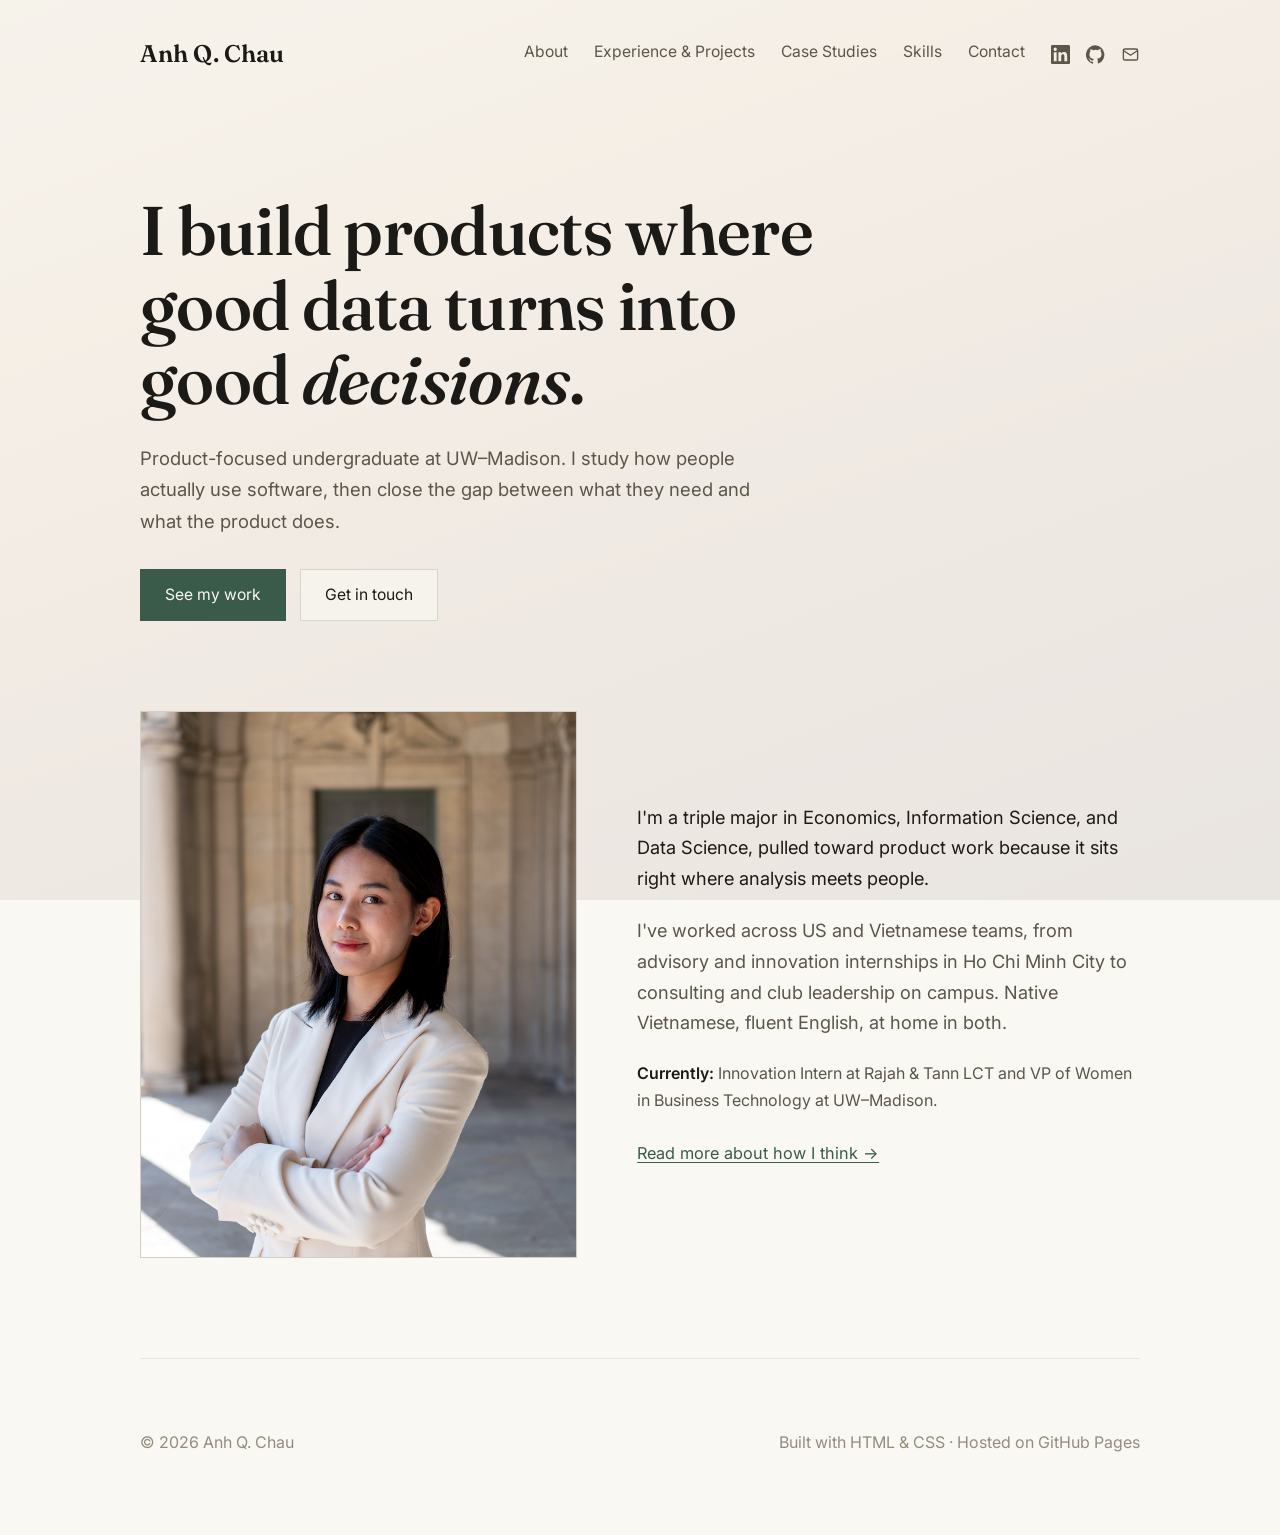
==== commit 5496947e: "Update index.html" ====
--- a/index.html
+++ b/index.html
@@ -7,10 +7,13 @@
 <meta name="description" content="Anh Q. Chau — Economics, Information Science &amp; Data Science at UW–Madison. Product-focused portfolio.">
 <link rel="preconnect" href="https://fonts.googleapis.com">
 <link rel="preconnect" href="https://fonts.gstatic.com" crossorigin>
-<link href="https://fonts.googleapis.com/css2?family=Playfair+Display:ital,wght@0,400;0,500;0,600;1,400;1,500&family=Newsreader:ital,opsz,wght@0,6..72,400;0,6..72,500;1,6..72,400&display=swap" rel="stylesheet">
+<link href="https://fonts.googleapis.com/css2?family=Fraunces:ital,opsz,wght@0,9..144,400;0,9..144,500;0,9..144,600;0,9..144,700;1,9..144,400;1,9..144,500&family=Inter:wght@400;500;600;700&display=swap" rel="stylesheet">
 <link rel="stylesheet" href="styles.css">
 </head>
 <body>
+
+<div class="site-backdrop" aria-hidden="true"></div>
+<div class="site-scrim" aria-hidden="true"></div>
 
 <div class="wrap" id="top">
 
@@ -20,8 +23,8 @@
       <div class="nav-right">
         <div class="nav-links">
           <a href="about.html">About</a>
-          <a href="experience.html">Experience</a>
-          <a href="projects.html">Projects</a>
+          <a href="experience.html">Experience &amp; Projects</a>
+          <a href="projects.html">Case Studies</a>
           <a href="skills.html">Skills</a>
           <a href="contact.html">Contact</a>
         </div>
--- a/styles.css
+++ b/styles.css
@@ -0,0 +1,224 @@
+/* ============================================================
+   Anh Q. Chau — Portfolio shared stylesheet
+   Same visual system across every page. Edit here to change everything.
+   ============================================================ */
+
+:root {
+  --bg:        #faf8f3;
+  --bg-rgb:    250, 248, 243;
+  --bg-soft:   #f1ece0;
+  --text:      #1c1a16;
+  --muted:     #5c5648;
+  --faint:     #948d7d;
+  --line:      rgba(28, 26, 22, 0.14);
+  --line-soft: rgba(28, 26, 22, 0.08);
+  --accent:    #3b5b4a;   /* muted forest green, PM-serious */
+  --maxw:      1080px;
+  --maxw-narrow: 780px;
+
+  /* Backdrop: swap this gradient for url('your-painting.jpg') once the
+     painting files are in the repo. Keep background-size/position below. */
+  --painting-url: linear-gradient(160deg, #d8c6a3 0%, #c79a68 26%, #93624a 55%, #40291f 100%);
+  --scrim-opacity: 0.91;
+}
+
+* { box-sizing: border-box; margin: 0; padding: 0; }
+html { scroll-behavior: smooth; }
+body {
+  background: var(--bg);
+  color: var(--text);
+  font-family: 'Inter', -apple-system, BlinkMacSystemFont, sans-serif;
+  font-size: 1.08rem;
+  line-height: 1.68;
+  font-weight: 400;
+  -webkit-font-smoothing: antialiased;
+  text-rendering: optimizeLegibility;
+}
+.wrap { max-width: var(--maxw); margin: 0 auto; padding: 0 40px; position: relative; }
+.wrap--narrow { max-width: var(--maxw-narrow); }
+@media (max-width: 620px) { .wrap { padding: 0 24px; } }
+
+a { color: inherit; }
+.serif { font-family: 'Fraunces', Georgia, serif; }
+.italic { font-style: italic; }
+
+/* ---------- Backdrop (fixed behind every page) ---------- */
+.site-backdrop {
+  position: fixed;
+  inset: 0;
+  z-index: -2;
+  background-image: var(--painting-url);
+  background-size: cover;
+  background-position: center;
+}
+.site-scrim {
+  position: fixed;
+  inset: 0;
+  z-index: -1;
+  background: rgba(var(--bg-rgb), var(--scrim-opacity));
+}
+
+/* ---------- Nav (identical on every page) ---------- */
+nav.site-nav { padding: 34px 0 0; }
+.nav-inner { display: flex; align-items: center; justify-content: space-between; gap: 24px; flex-wrap: wrap; }
+.brand {
+  font-family: 'Fraunces', serif; font-weight: 600;
+  font-size: 1.5rem; letter-spacing: 0.005em; text-decoration: none; color: var(--text);
+}
+.nav-right { display: flex; align-items: center; gap: 26px; flex-wrap: wrap; }
+.nav-links { display: flex; gap: 26px; }
+.nav-links a {
+  text-decoration: none; color: var(--muted); font-size: 0.98rem; transition: color .2s;
+  padding-bottom: 2px; border-bottom: 1px solid transparent;
+}
+.nav-links a:hover { color: var(--text); }
+.nav-links a.active { color: var(--text); border-bottom-color: var(--text); }
+.nav-social { display: flex; gap: 16px; align-items: center; }
+.nav-social a { color: var(--muted); display: inline-flex; transition: color .2s; }
+.nav-social a:hover { color: var(--text); }
+.nav-social svg { width: 19px; height: 19px; }
+@media (max-width: 760px) { .nav-links { display: none; } }
+
+/* ---------- Hero (used on Home) ---------- */
+.hero { padding: 120px 0 90px; }
+.hero h1 {
+  font-family: 'Fraunces', serif; font-weight: 560;
+  font-size: clamp(2.5rem, 5.4vw, 4.3rem);
+  line-height: 1.08; letter-spacing: -0.01em; max-width: 16ch;
+}
+.hero h1 em { font-style: italic; }
+@media (max-width: 620px) { .hero { padding: 80px 0 60px; } }
+
+/* ---------- Page title (used on interior pages) ---------- */
+.page-head { padding: 90px 0 40px; }
+.page-eyebrow { color: var(--faint); font-size: 0.96rem; letter-spacing: .08em; text-transform: uppercase; margin-bottom: 18px; display: block; }
+.page-title {
+  font-family: 'Fraunces', serif; font-weight: 560;
+  font-size: clamp(2.2rem, 4.6vw, 3.5rem);
+  line-height: 1.08; letter-spacing: -0.01em;
+  max-width: 22ch;
+}
+.page-lede { margin-top: 22px; font-size: 1.16rem; color: var(--muted); max-width: 64ch; }
+
+/* ---------- Intro row (photo + bio, used on Home / About) ---------- */
+.intro {
+  display: grid; grid-template-columns: minmax(0, 1fr) minmax(0, 1.15fr);
+  gap: 60px; align-items: center; padding: 40px 0 100px;
+}
+@media (max-width: 820px) { .intro { grid-template-columns: 1fr; gap: 40px; } }
+
+.portrait {
+  position: relative; width: 100%; aspect-ratio: 4 / 5; overflow: hidden;
+  background: var(--bg-soft); border: 1px solid var(--line);
+}
+.portrait img { width: 100%; height: 100%; object-fit: cover; object-position: 50% 70%; display: block; filter: grayscale(12%) contrast(1.02); }
+.portrait-fallback { display: none; font-family: 'Fraunces', serif; font-size: 4rem; color: var(--faint); letter-spacing: .04em; position: absolute; inset: 0; align-items: center; justify-content: center; }
+.portrait--empty img { display: none; }
+.portrait--empty .portrait-fallback { display: flex; }
+
+.bio p { color: var(--text); margin-bottom: 22px; font-size: 1.14rem; }
+.bio p.muted { color: var(--muted); }
+.bio .now { color: var(--muted); font-size: 1rem; margin-bottom: 26px; }
+.bio .now strong { color: var(--text); font-weight: 600; }
+.bio-social { display: flex; gap: 20px; align-items: center; }
+.bio-social a { color: var(--muted); display: inline-flex; transition: color .2s; }
+.bio-social a:hover { color: var(--text); }
+.bio-social svg { width: 20px; height: 20px; }
+
+/* ---------- Section heads ---------- */
+section { padding: 70px 0; border-top: 1px solid var(--line-soft); position: relative; }
+section.no-top { border-top: none; padding-top: 0; }
+.sec-head {
+  font-family: 'Fraunces', serif; font-weight: 560;
+  font-size: clamp(1.75rem, 3vw, 2.3rem); margin-bottom: 40px; letter-spacing: -0.01em;
+}
+.lead { font-size: 1.16rem; max-width: 62ch; margin-bottom: 20px; }
+.lead:last-child { margin-bottom: 0; }
+.lead.muted { color: var(--muted); }
+
+/* ---------- Role rows (Experience list page) ---------- */
+.role-link { display: block; text-decoration: none; color: inherit; padding: 30px 0; border-bottom: 1px solid var(--line-soft); transition: padding .25s; }
+.role-link:hover { padding-left: 12px; }
+.role-link:hover .role-title { color: var(--accent); }
+.role-link:last-child { border-bottom: none; }
+.role-top { display: flex; flex-wrap: wrap; align-items: baseline; justify-content: space-between; gap: 8px; }
+.role-title { font-size: 1.2rem; transition: color .2s; }
+.role-org { font-family: 'Fraunces', serif; font-weight: 600; }
+.role-meta { color: var(--faint); font-size: 0.98rem; white-space: nowrap; }
+.role-desc { color: var(--muted); margin-top: 8px; max-width: 66ch; font-size: 1.02rem; }
+.role-cta { display: inline-block; margin-top: 10px; font-size: 0.94rem; color: var(--accent); letter-spacing: .02em; }
+
+/* ---------- Case study body ---------- */
+.case-body { max-width: 700px; margin: 0 auto; padding: 40px 0 40px; }
+.case-body h2 {
+  font-family: 'Fraunces', serif; font-weight: 560;
+  font-size: 1.7rem; margin: 56px 0 18px; letter-spacing: -0.005em;
+}
+.case-body h2:first-child { margin-top: 0; }
+.case-body h3 { font-family: 'Fraunces', serif; font-weight: 560; font-size: 1.28rem; margin: 36px 0 14px; }
+.case-body p { margin-bottom: 20px; font-size: 1.1rem; }
+.case-body ul { margin: 0 0 20px 22px; }
+.case-body li { margin-bottom: 10px; font-size: 1.06rem; }
+.case-body strong { font-weight: 600; color: var(--text); }
+.case-meta { display: flex; flex-wrap: wrap; gap: 24px; padding: 22px 0; border-top: 1px solid var(--line); border-bottom: 1px solid var(--line); margin: 30px 0 50px; font-size: 0.98rem; color: var(--muted); }
+.case-meta div strong { display: block; color: var(--faint); font-size: 0.84rem; letter-spacing: .06em; text-transform: uppercase; margin-bottom: 4px; font-weight: 600; }
+.case-metric-row { display: grid; grid-template-columns: repeat(auto-fit, minmax(180px, 1fr)); gap: 24px; margin: 30px 0 40px; padding: 28px 0; border-top: 1px solid var(--line); border-bottom: 1px solid var(--line); }
+.case-metric { font-family: 'Fraunces', serif; }
+.case-metric .num { font-size: 2.3rem; font-weight: 600; color: var(--text); line-height: 1; }
+.case-metric .lbl { display: block; margin-top: 8px; font-family: 'Inter', sans-serif; font-size: 0.92rem; color: var(--muted); }
+
+/* ---------- Project / case-study card ---------- */
+.cards { display: grid; grid-template-columns: repeat(auto-fit, minmax(280px, 1fr)); gap: 24px; }
+.card {
+  border: 1px solid var(--line); padding: 30px; background: var(--bg-soft);
+  transition: border-color .25s, transform .25s;
+  text-decoration: none; color: inherit; display: block;
+}
+.card:hover { border-color: var(--accent); transform: translateY(-3px); }
+.card .tag { display: block; color: var(--faint); font-size: 0.92rem; letter-spacing: .04em; text-transform: uppercase; margin-bottom: 16px; }
+.card h3 { font-family: 'Fraunces', serif; font-weight: 600; font-size: 1.42rem; margin-bottom: 12px; }
+.card p { color: var(--muted); font-size: 1rem; }
+
+/* ---------- PDF embed ---------- */
+.pdf-embed {
+  position: relative;
+  width: 100%;
+  aspect-ratio: 4 / 3;
+  border: 1px solid var(--line);
+  background: var(--bg-soft);
+  margin: 30px 0;
+}
+.pdf-embed iframe { position: absolute; inset: 0; width: 100%; height: 100%; border: 0; }
+.pdf-embed-fallback { padding: 20px; color: var(--muted); font-size: 1rem; }
+.pdf-embed-actions { display: flex; gap: 14px; flex-wrap: wrap; margin-top: 12px; font-size: 0.98rem; }
+.pdf-embed-actions a { color: var(--accent); text-decoration: underline; text-underline-offset: 3px; }
+
+/* ---------- Skills ---------- */
+.skill-group { padding: 22px 0; border-bottom: 1px solid var(--line-soft); display: grid; grid-template-columns: 220px 1fr; gap: 24px; }
+.skill-group:last-child { border-bottom: none; }
+.skill-group h4 { font-family: 'Fraunces', serif; font-weight: 600; font-size: 1.14rem; color: var(--text); }
+.chips { display: flex; flex-wrap: wrap; gap: 10px; }
+.chip { border: 1px solid var(--line); padding: 6px 14px; font-size: 0.98rem; color: var(--muted); }
+@media (max-width: 620px) { .skill-group { grid-template-columns: 1fr; gap: 12px; } }
+
+/* ---------- Contact / CTA ---------- */
+.contact-lead { font-family: 'Fraunces', serif; font-weight: 560; font-size: clamp(1.85rem, 4vw, 2.7rem); line-height: 1.18; max-width: 20ch; margin-bottom: 30px; }
+.btn-row { display: flex; flex-wrap: wrap; gap: 14px; }
+.btn {
+  display: inline-flex; align-items: center; gap: 8px; text-decoration: none;
+  padding: 12px 24px; font-size: 0.98rem; border: 1px solid var(--line); color: var(--text);
+  background: rgba(var(--bg-rgb), 0.6);
+  transition: background .2s, color .2s, border-color .2s;
+}
+.btn:hover { background: var(--text); color: var(--bg); border-color: var(--text); }
+.btn-accent { background: var(--accent); color: var(--bg); border-color: var(--accent); }
+.btn-accent:hover { background: var(--text); border-color: var(--text); }
+
+/* ---------- Back link (case study nav) ---------- */
+.back-link { display: inline-block; margin-top: 40px; color: var(--muted); text-decoration: none; font-size: 0.96rem; }
+.back-link:hover { color: var(--text); }
+.back-link::before { content: "← "; }
+
+footer.site-foot { padding: 70px 0 80px; border-top: 1px solid var(--line-soft); color: var(--faint); font-size: 1rem; display: flex; justify-content: space-between; flex-wrap: wrap; gap: 12px; }
+footer.site-foot a { color: var(--faint); text-decoration: none; }
+footer.site-foot a:hover { color: var(--muted); }
